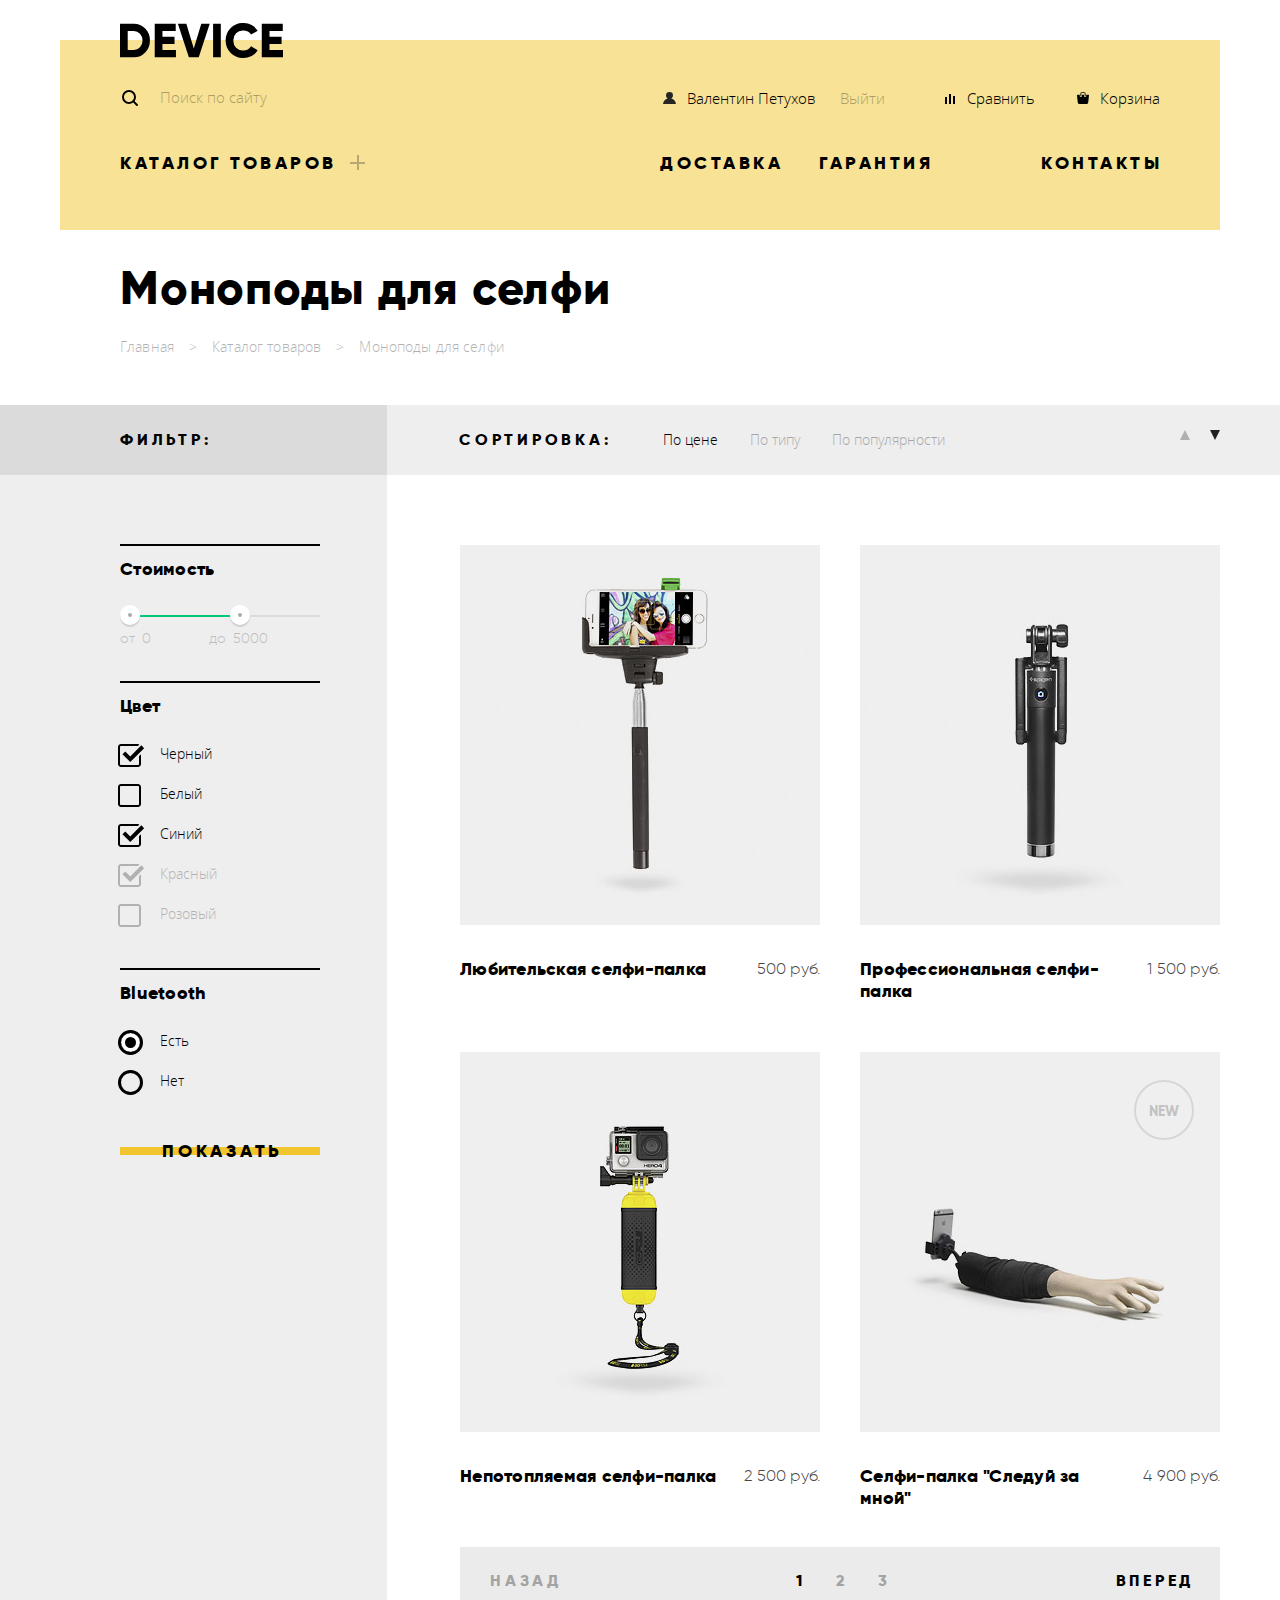
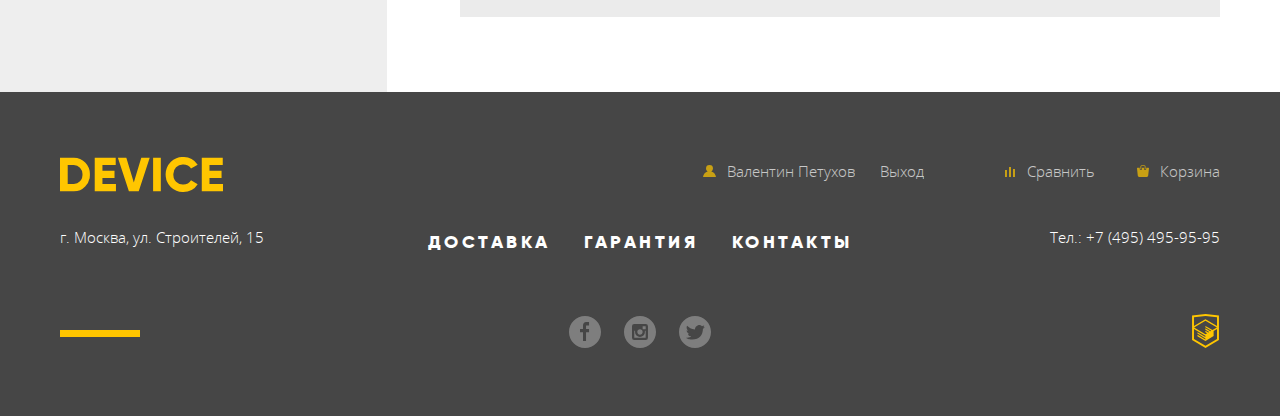
==== catalog.html @ c92372ff "finished workong version of device project" ====
<!DOCTYPE html>
<html lang="ru">
<head>
  <meta charset="utf-8">
  <meta name="format-detection" content="telephone=no">
  <title>Catalog of shop products Device</title>
  <link href="css/normalize.css" rel="stylesheet" />
  <link href="css/styles.css" rel="stylesheet" />
</head>
<body>
<header class="main-header">
  <div class="container">
    <div class="logo">
      <a href="index.html">
        <img src="img/logo.svg" width="163" height="35" alt="Device">
      </a>
    </div>
    <div class="wrapper">
      <form action="https://echo.htmlacademy.ru" method="get" class="search">
        <input type="text" class="search-field" id="search-text" placeholder="Поиск по сайту">
        <button class="search-button" type="submit">Найти</button>
      </form>

      <ul class="user-navigation authorized">
        <li>
          <a class="profile-link" href="#">Валентин Петухов</a>
        </li>
        <li>
          <a class="logout-link" href="#">Выйти</a>
        </li>
      </ul>
      <ul class="operation">
        <li>
          <a class="compare-link" href="#">Сравнить</a>
        </li>
        <li>
          <a class="basket-link" href="#">Корзина</a>
        </li>

      </ul>
    </div>

    <nav class="main-navigation wrapper">
      <ul class="main-menu">
        <li class="plus">
          <a href="#">Каталог товаров</a>
          <ul class="popup-menu">
            <li><a href="#">Виртуальная реальность</a></li>
            <li><a href="#">Фитнес-браслеты</a></li>
            <li><a href="#">Квадрокоптеры</a>
            <li><a>Моноподы для селфи</a></li>
            <li><a href="#">Умные часы</a></li>
            <li><a href="#">Экшн камеры</a></li>
          </ul>
        </li>
        <li><a href="#">Доставка</a></li>
        <li><a href="#">Гарантия</a></li>
        <li><a href="#">Контакты</a></li>
      </ul>
    </nav>
  </div>
</header>

<main class="main-content">
  <div class="wrapper">
    <h1>Моноподы для селфи</h1>
  </div>
  <div class="wrapper">
    <ul class="breadcrumbs">
      <li><a href="index.html">Главная</a></li>
      <li><a href="#">Каталог товаров</a></li>
      <li><span class="active">Моноподы для селфи</span></li>
    </ul>
  </div>

  <div class="catalog-container">
    <div class="catalog-header">
      <div class="container">
        <div class="filters-header">
          <h2>Фильтр:</h2>
        </div>
        <div class="toolbar">
          <span class="toolbar-header">Сортировка:</span>
          <ul class="sort-field">
            <li>
              <a class="active">По цене</a>
            </li>
            <li>
              <a href="#">По типу</a>
            </li>
            <li>
              <a href="#">По популярности</a>
            </li>
          </ul>
          <ul class="sort-direction">
            <li>
              <a class="arrow arrow-up" href="#"><span class="visually-hidden">По возрастанию</span></a>
            </li>
            <li>
              <a class="arrow arrow-down active"><span class="visually-hidden">По убыванию</span></a>
            </li>
          </ul>
        </div>
      </div>
    </div>
    <div class="catalog-body">
      <div class="catalog-columns container">
        <section class="filters">
          <form class="filters-form" method="get" action="https://echo.htmlacademy.ru">
            <fieldset>
              <legend>Стоимость</legend>
              <div class="range-filter">
                <div class="range-controls">
                  <div class="scale">
                    <div class="bar"></div>
                  </div>
                  <div class="toggle toggle-min"></div>
                  <div class="toggle toggle-max"></div>
                </div>
                <div class="price-controls">
                  <label class="min-price">от <input name="min-price" type="text" value="0" readonly></label>
                  <label class="max-price">до <input name="max-price" type="text" value="5000" readonly></label>
                </div>
              </div>
            </fieldset>
            <fieldset>
              <legend>Цвет</legend>
              <ul>
                <li class="filter-option">
                  <input class="visually-hidden filter-input filter-input-checkbox" type="checkbox" name="black" id="filter-black" checked>
                  <label for="filter-black">Черный</label>
                </li>
                <li class="filter-option">
                  <input class="visually-hidden filter-input filter-input-checkbox" type="checkbox" name="white" id="filter-white">
                  <label for="filter-white">Белый</label>
                </li>
                <li class="filter-option">
                  <input class="visually-hidden filter-input filter-input-checkbox" type="checkbox" name="blue" id="filter-blue" checked>
                  <label for="filter-blue">Синий</label>
                </li>
                <li class="filter-option">
                  <input class="visually-hidden filter-input filter-input-checkbox" type="checkbox" name="red" id="filter-red" checked disabled>
                  <label for="filter-red">Красный</label>
                </li>
                <li class="filter-option">
                  <input class="visually-hidden filter-input filter-input-checkbox" type="checkbox" name="pink" id="filter-pink" disabled>
                  <label for="filter-pink">Розовый</label>
                </li>
              </ul>
            </fieldset>
            <fieldset>
              <legend>Bluetooth</legend>
              <ul>
                <li class="filter-option">
                  <input class="visually-hidden filter-input filter-input-radio" type="radio" name="bluetooth" value="yes" id="filter-yes" checked>
                  <label for="filter-yes">Есть</label>
                </li>
                <li class="filter-option">
                  <input class="visually-hidden filter-input filter-input-radio" type="radio" name="bluetooth" value="no" id="filter-no">
                  <label for="filter-no">Нет</label>
                </li>
              </ul>
            </fieldset>
            <button class="btn" type="submit">Показать</button>
          </form>
        </section>
        <section class="catalog">
          <h2 class="visually-hidden">Каталог:</h2>

          <ul class="catalog-items">
            <li class="catalog-item">
              <img src="img/item-1.jpg" width="360" height="380" alt="Любительская селфи-палка">
              <h3>
                <a class="catalog-item-link" href="#">Любительская селфи-палка</a>
              </h3>
              <p class="price">500 руб.</p>
              <a class="btn" href="#">В корзину</a>
              <a class="item-compare" href="#">Добавить к сравнению</a>
            </li>
            <li class="catalog-item">
              <img src="img/item-2.jpg" width="360" height="380" alt="Профессиональная селфи-палка">
              <h3>
                <a class="catalog-item-link" href="#">Профессиональная селфи-палка</a>
              </h3>
              <p class="price">1 500 руб.</p>
              <a class="btn" href="#">В корзину</a>
              <a class="item-compare" href="#">Добавить к сравнению</a>
            </li>
            <li class="catalog-item">
              <img src="img/item-3.jpg" width="360" height="380" alt="Непотопляемая селфи-палка">
              <h3>
                <a class="catalog-item-link" href="#">Непотопляемая селфи-палка</a>
              </h3>
              <p class="price">2 500 руб.</p>
              <a class="btn" href="#">В корзину</a>
              <a class="item-compare" href="#">Добавить к сравнению</a>
            </li>
            <li class="catalog-item new">
              <img src="img/item-4.jpg" width="360" height="380" alt="Селфи-палка (Следуй за мной)">
              <h3>
                <a class="catalog-item-link" href="#">Селфи-палка "Следуй за мной"</a>
              </h3>
              <p class="price">4 900 руб.</p>
              <a class="btn" href="#">В корзину</a>
              <a class="item-compare" href="#">Добавить к сравнению</a>
            </li>
          </ul>
          <ul class="pagination-list">
            <li class="pagination-item disabled"><a>Назад</a></li>
            <li class="pagination-item current"><a>1</a></li>
            <li class="pagination-item"><a href="#">2</a></li>
            <li class="pagination-item"><a href="#">3</a></li>
            <li class="pagination-item"><a href="#">Вперед</a></li>
          </ul>
        </section>
      </div>
    </div>

  </div>
</main>

<footer class="main-footer">
  <div class="container">
    <div class="navigation-container">
      <div class="logo yellow">
        <a href="index.html">
          <img src="img/logo-yellow.svg" width="163" height="35" alt="Device">
        </a>
      </div>
      <ul class="user-navigation authorized">
        <li>
          <a class="profile-link yellow" href="#">Валентин Петухов</a>
        </li>
        <li>
          <a class="logout" href="#">Выход</a>
        </li>
      </ul>
      <ul class="operation">
        <li>
          <a class="compare-link yellow" href="#">Сравнить</a>
        </li>
        <li>
          <a class="basket-link yellow" href="#">Корзина</a>
        </li>
      </ul>
    </div>

    <section class="footer-contacts">
      <p class="address">г. Москва, ул. Строителей, 15</p>
      <p class="phone">Тел.: +7 (495) 495-95-95</p>
    </section>

    <ul class="bottom-menu">
      <li><a href="#">Доставка</a></li>
      <li><a href="#">Гарантия</a></li>
      <li><a href="#">Контакты</a></li>
    </ul>

    <ul class="footer-social">
      <li class="social-item">
        <a class="social-button" href="#"><span class="visually-hidden">Фейсбук</span></a>
      </li>
      <li class="social-item">
        <a class="social-button" href="#"><span class="visually-hidden">Инстаграм</span></a>
      </li>
      <li class="social-item">
        <a class="social-button" href="#"><span class="visually-hidden">Твиттер</span></a>
      </li>
    </ul>
    <p class="footer-copyright">
      <a class="button" href="https://htmlacademy.ru/intensive/htmlcss"><span class="visually-hidden">HTML Academy</span></a>
    </p>
  </div>
</footer>

</body>
</html>
---- css/styles.css ----
@font-face {
  font-family: "Gilroy";
  src: url("../fonts/gilroyextrabold.woff2") format("woff2"), url("../fonts/gilroyextrabold.woff") format("woff");
  font-weight: 800;
}

@font-face {
  font-family: "Gilroy";
  src: url("../fonts/gilroylight.woff2") format("woff2"), url("../fonts/gilroylight.woff") format("woff");
  font-weight: 300;
}

@font-face {
  font-family: "Open Sans";
  src: url("../fonts/opensans.woff2") format("woff2"), url("../fonts/opensans.woff") format("woff");
  font-weight: normal;
}

@font-face {
  font-family: "Open Sans";
  src: url("../fonts/opensanslight.woff2") format("woff2"), url("../fonts/opensanslight.woff") format("woff");
  font-weight: 300;
}

body {
  min-width: 1200px;
  margin: 0;
  padding: 0;
  font-family: "Open Sans", Arial, sans-serif;
  font-size: 15px;
  line-height: 36px;
  font-weight: 300;
  color: #000;
}

a {
  text-decoration: none;
}

img {
  max-width: 100%;
  height: auto;
}

.visually-hidden:not(:focus):not(:active),
input[type="checkbox"].visually-hidden,
input[type="radio"].visually-hidden {
  position: absolute;
  width: 1px;
  height: 1px;
  margin: -1px;
  border: 0;
  padding: 0;
  white-space: nowrap;
  -webkit-clip-path: inset(100%);
  clip-path: inset(100%);
  clip: rect(0 0 0 0);
  overflow: hidden;
}

.container {
  width: 1160px;
  margin: 0 auto;
}

.wrapper {
  display: -webkit-box;
  display: -ms-flexbox;
  display: flex;
  -webkit-box-pack: justify;
  -ms-flex-pack: justify;
  justify-content: space-between;
  width: 1040px;
  margin: 0 auto;
}

.main-header {
  min-height: 190px;
  margin-top: 40px;
}

.main-header .container {
  background-color: #f7e296;
  min-height: 190px;
}

.main-header .wrapper {
  -webkit-box-align: center;
  -ms-flex-align: center;
  align-items: center;
  padding-top: 33px;
}

.main-header .logo {
  position: absolute;
  top: 23px;
  margin-left: 60px;
}

.logo a:hover {
  opacity: 0.6;
}

.logo a:active {
  opacity: 0.3;
}

.search {
  position: relative;
  display: -webkit-box;
  display: -ms-flexbox;
  display: flex;
  -webkit-box-align: start;
  -ms-flex-align: start;
  align-items: flex-start;
  width: 440px;
  height: 50px;
}

.search::before {
  content: "";
  position: absolute;
  top: 17px;
  left: 2px;
  width: 16px;
  height: 16px;
  background: url("../img/search.svg") no-repeat left center;
}

.search-field {
  width: 310px;
  margin: 0;
  padding: 2px 0 0 40px;
  font-family: inherit;
  font-weight: inherit;
  font-size: inherit;
  min-height: 45px;
  background-color: transparent;
  border: none;
}

.search-field:focus {
  outline: none;
  -webkit-box-shadow: 0px 2px #000;
  box-shadow: 0px 2px #000;
}

.search-field:focus ~ .search-button {
  visibility: visible;
}

/*css placeholder*/
.search-field::-webkit-input-placeholder { /* Chrome/Opera/Safari */
  color: #000;
  opacity: 0.3;
}

.search-field:-ms-input-placeholder { /* IE 10+ */
  color: #000;
  opacity: 0.3;
}

.search-field::-ms-input-placeholder {
  color: #000;
  opacity: 0.3;
}

.search-field::placeholder {
  color: #000;
  opacity: 0.3;
}

.search-field:hover::-webkit-input-placeholder { /* Chrome/Opera/Safari */
  color: #000;
  opacity: 0.6;
}

.search-field:hover:-ms-input-placeholder { /* IE 10+ */
  color: #000;
  opacity: 0.6;
}

.search-field:hover::-ms-input-placeholder {
  color: #000;
  opacity: 0.6;
}

.search-field:hover::placeholder {
  color: #000;
  opacity: 0.6;
}
/*css placeholder*/

.search-button {
  padding: 14px 19px;
  font-family: inherit;
  font-weight: inherit;
  font-size: inherit;
  letter-spacing: 0.15px;
  color: #000;
  background-color: transparent;
  border: 2px solid #000;
  cursor: pointer;
  visibility: hidden;
}

.search-button:hover {
  color: #fff;
  background-color: #000;
}

.search-button:active {
  color: rgba(255,255,255,0.3);
}

.user-navigation,
.operation {
  list-style: none;
  line-height: 28px;
  padding: 0;
  margin: 0;
}

.user-navigation {
  display: -webkit-box;
  display: -ms-flexbox;
  display: flex;
  -webkit-box-pack: justify;
  -ms-flex-pack: justify;
  justify-content: space-between;
  margin-left: 95px;
  margin-right: 210px;
}

.user-navigation.authorized {
  margin-right: 50px;
}

.operation {
  display: -webkit-box;
  display: -ms-flexbox;
  display: flex;
  -webkit-box-pack: justify;
  -ms-flex-pack: justify;
  justify-content: space-between;
}

.user-navigation li,
.operation li {
  text-align: right;
}

.operation li:last-of-type {
  margin-left: 40px;
}

.user-navigation.authorized li:nth-child(2) {
  margin-left: 25px;
}

.login-link,
.compare-link,
.basket-link,
.profile-link {
  position: relative;
  padding-left: 25px;
}

.login-link::before,
.login-link.yellow::before,
.compare-link::before,
.compare-link.yellow::before,
.basket-link::before,
.basket-link.yellow::before,
.profile-link::before,
.profile-link.yellow::before {
  content: "";
  position: absolute;
  top: 1px;
  left: 0px;
  width: 15px;
  height: 15px;
  background-repeat: no-repeat;
  background-position: center bottom;
}

.login-link::before,
.profile-link::before {
  background-image: url("../img/user.svg");
}

.login-link.yellow::before,
.profile-link.yellow::before {
  background-image: url("../img/user-yellow.svg");
}

.compare-link::before {
  background-image: url("../img/compare.svg");
}

.compare-link.yellow::before {
  background-image: url("../img/compare-yellow.svg");
}

.basket-link::before {
  background-image: url("../img/cart.svg");
}

.basket-link.yellow::before {
  background-image: url("../img/cart-yellow.svg");
}

.logout-link {
  font-family: inherit;
  font-size: inherit;
  line-height: inherit;
  color: #000;
  opacity: 0.3;
}

.login-link,
.compare-link,
.basket-link,
.profile-link {
  color: #000;
}

.login-link:hover,
.compare-link:hover,
.basket-link:hover,
.profile-link:hover {
  opacity: 0.6;
}

.login-link:active,
.compare-link:active,
.basket-link:active,
.profile-link:active {
  opacity: 0.3;
}

/*css menu*/
.main-navigation.wrapper {
  padding-top: 22px;
}

.main-menu,
.popup-menu {
  list-style: none;
  margin: 0;
  padding: 0;
}

.main-menu {
  display: -webkit-box;
  display: -ms-flexbox;
  display: flex;
  -webkit-box-pack: justify;
  -ms-flex-pack: justify;
  justify-content: space-between;
  width: 100%;
}

.main-menu > li:nth-of-type(2) {
  margin-left: 257px;
}

.main-menu > li:nth-of-type(3) {
  margin-right: 72px;
}

.main-menu a {
  margin-right: -2px;
  font-family: Gilroy, Arial, sans-serif;
  font-weight: 800;
  font-size: 18px;
  line-height: 21px;
  letter-spacing: 3.5px;
  color: #000;
  text-transform: uppercase;
}

.plus {
  position: relative;
  width: 245px;
}

.plus::before {
  content: "";
  position: absolute;
  top: 10px;
  right: 0px;
  width: 15px;
  height: 15px;
  background-image: url("../img/plus.svg");
  background-repeat: no-repeat;
  opacity: 0.3;
}

.popup-menu {
  position: absolute;
  left: -60px;
  top: 25px;
  z-index: 2;
  display: none;
  -ms-flex-wrap: wrap;
  flex-wrap: wrap;
  -webkit-box-pack: start;
  -ms-flex-pack: start;
  justify-content: flex-start;
  -ms-flex-line-pack: start;
  align-content: flex-start;
  width: 1160px;
  height: 170px;
  margin: 0 auto;
  padding: 27px 60px 0px 60px;
  -webkit-box-sizing: border-box;
  box-sizing: border-box;
  background-color: #f7e296;
}

.popup-menu a {
  font-family: "Open Sans", Arial, sans-serif;
  font-size: 15px;
  line-height: 36px;
  font-weight: 300;
  letter-spacing: 0.2px;
  color: #000;
  text-transform: none;
}

.popup-menu li {
  width: 220px;
  margin-right: 20px;
  padding: 0;
}

.popup-menu li:nth-of-type(2) {
  width: 180px;
}

.popup-menu li:nth-of-type(3) {
  width: 580px;
}

.popup-menu li:nth-of-type(5) {
  width: 780px;
}

.plus:hover .popup-menu {
  display: -webkit-box;
  display: -ms-flexbox;
  display: flex;
}

.main-navigation a:hover,
.popup-menu a:hover {
  opacity: 0.6;
}

.main-navigation a:active,
.popup-menu a:active {
  opacity: 0.3;
}

.main-content h1 {
  margin: 0;
  margin-top: 30px;
  font-family: Gilroy, Arial, sans-serif;
  font-weight: 800;
  font-size: 47px;
  letter-spacing: 0.75px;
  line-height: 56px;
}

.breadcrumbs {
  list-style: none;
  display: -webkit-box;
  display: -ms-flexbox;
  display: flex;
  margin: 13px 0 40px 0;
  padding: 0;
  font-size: 14px;
  letter-spacing: 0.14px;
}

.breadcrumbs a::after {
  content: ">";
  margin-left: 15px;
  margin-right: 15px;
}

.breadcrumbs a,
.breadcrumbs .active {
  font-family: inherit;
  font-size: 14px;
  line-height: 36px;
  color: #000;
  opacity: 0.3;
}

.breadcrumbs a:hover {
  opacity: 0.6;
}

.breadcrumbs a:active {
  opacity: 0.1;
}

/*css sliders*/
.sliders .container {
  position: relative;
  margin-bottom: 79px;
  background-image: -webkit-linear-gradient(top, #f7e296 110px, transparent 110px);
  background-image: -o-linear-gradient(top, #f7e296 110px, transparent 110px);
  background-image: linear-gradient(to bottom, #f7e296 110px, transparent 110px);
}

.slider-controls {
  position: absolute;
  top: 325px;
  right: 72px;
  z-index: 1;
}

.sliders input[type=radio] {
  display: none;
}

.slider-controls label {
  display: inline-block;
  vertical-align: top;
  width: 10px;
  height: 10px;
  margin: 0px 9px;
  background-color: #fff;
  border: 1px solid rgba(0,0,0,0.8);
  border-radius: 50%;
  -webkit-box-shadow: inset 0 0 0 3px #fff;
  box-shadow: inset 0 0 0 3px #fff;
  -webkit-transition: background-color 0.2s;
  -o-transition: background-color 0.2s;
  transition: background-color 0.2s;
  cursor: pointer;
}

.control-item:first-of-type:checked ~ .slider-controls label[for="btn-1"],
.control-item:nth-of-type(2):checked ~ .slider-controls label[for="btn-2"],
.control-item:nth-of-type(3):checked ~ .slider-controls label[for="btn-3"] {
  -webkit-box-shadow: inset 0 0 0 3px #fff, inset 0 0 0 4px #000;
  box-shadow: inset 0 0 0 3px #fff, inset 0 0 0 4px #000;
}

.slider-item {
  display: none;
  -webkit-box-pack: justify;
  -ms-flex-pack: justify;
  justify-content: space-between;
  min-height: 500px;
}

.slider-item.active {
  display: -webkit-box;
  display: -ms-flexbox;
  display: flex;
}

.slider-image {
  width: 560px;
  text-align: center;
}

.slider-content {
  position: relative;
  display: -webkit-box;
  display: -ms-flexbox;
  display: flex;
  -webkit-box-orient: vertical;
  -webkit-box-direction: normal;
  -ms-flex-direction: column;
  flex-direction: column;
  -webkit-box-pack: justify;
  -ms-flex-pack: justify;
  justify-content: space-between;
  width: 560px;
  height: 500px;
}

.slider-item p {
  width: 485px;
  margin: 0;
  padding: 0;
  letter-spacing: 0.2px;
  line-height: 30px;
  color: #464646;
  -webkit-box-flex: 1;
  -ms-flex: 1 0 auto;
  flex: 1 0 auto;
}

.slider-item .slider-header.slider-wide-header {
  width: 510px;
}

.slider-item .aditional-padding {
  padding-top: 60px;
}

.slider-item .slider-header {
  position: relative;
  z-index: 1;
  margin: 0;
  padding: 0;
  padding-top: 77px;
  width: 399px;
  font-family: Gilroy, Arial, sans-serif;
  font-weight: 800;
  font-size: 47px;
  letter-spacing: 0.47px;
  line-height: 56px;
  color: #000;
  -ms-flex-negative: 0;
  flex-shrink: 0;
}

.slider-numer {
  position: absolute;
  top: -17px;
  right: 49px;
  font-family: Gilroy, Arial, sans-serif;
  font-weight: 800;
  font-size: 179px;
  line-height: 179px;
  color: #fff;
}

.slider-numer::before {
  content: "";
  position: absolute;
  top: 58px;
  right: 410px;
  width: 100px;
  height: 20px;
  -webkit-box-shadow: 0px -7px #fff;
  box-shadow: 0px -7px #fff;
}

.slider-table {
  margin-top: 53px;
  margin-bottom: 25px;
  border-collapse: collapse;
  border-spacing: 0px;
  -ms-flex-negative: 0;
  flex-shrink: 0;
}

.slider-table th {
  padding-top: 7px;
  font-size: 13px;
  line-height: 20px;
  text-align: left;
  color: #464646;
}

.slider-table td {
  padding-right: 77px;
  font-family: Gilroy, Arial, sans-serif;
  font-weight: 300;
  font-size: 36px;
  line-height: 43px;
  text-align: left;
  color: #000;
}

.slider-item .btn {
  width: 220px;
  margin-top: 25px;
}


/*кнопка - ссылка*/
.btn {
  display: inline-block;
  vertical-align: top;
  height: 40px;
  padding: 0;
  padding-left: 5px;
  -webkit-box-sizing: border-box;
  box-sizing: border-box;
  font-family: Gilroy, Arial, sans-serif;
  font-weight: 800;
  font-size: 18px;
  line-height: 40px;
  color: #000;
  text-transform: uppercase;
  letter-spacing: 3.75px;
  text-align: center;
  background-image: -webkit-linear-gradient(top, transparent 16px, #f0c52e 16px, #f0c52e 24px, transparent 24px);
  background-image: -o-linear-gradient(top, transparent 16px, #f0c52e 16px, #f0c52e 24px, transparent 24px);
  background-image: linear-gradient(to bottom, transparent 16px, #f0c52e 16px, #f0c52e 24px, transparent 24px);
  background-color: transparent;
  border: none;
  cursor: pointer;
}

.btn:hover {
  background: #f0c52e;
}

.btn:active {
  color: rgba(0,0,0,0.3);
  background: #f0c52e;
}

.category-items {
  list-style: none;
  display: -webkit-box;
  display: -ms-flexbox;
  display: flex;
  -ms-flex-wrap: wrap;
  flex-wrap: wrap;
  -webkit-box-pack: start;
  -ms-flex-pack: start;
  justify-content: flex-start;
  margin: 10px 0;
  padding: 0;
}

.category-item {
  margin: 0;
  margin-right: 40px;
  padding: 0;
}

.category-item:nth-child(6) {
  margin-right: 0px;
}

.category-item p {
  display: -webkit-box;
  display: -ms-flexbox;
  display: flex;
  -webkit-box-pack: center;
  -ms-flex-pack: center;
  justify-content: center;
  -webkit-box-align: center;
  -ms-flex-align: center;
  align-items: center;
  width: 160px;
  height: 160px;
  margin: 10px 0 35px 0;
  padding: 0;
  -webkit-box-sizing: border-box;
  box-sizing: border-box;
  background-color: #f7e296;
  border: 2px solid transparent;
}

.category-item:nth-of-type(2) img {
  -ms-flex-item-align: end;
  align-self: flex-end;
}

.category-item:nth-of-type(2) h3 {
  width: 100px;
}

.category-link:hover p {
  background-color: #f0c52e;
}

.category-link:active p {
  background-color: #f0c52e;
  opacity: 0.3;
}

.category-link:active h3 {
  opacity: 0.3;
}

.category-item:nth-of-type(3) img {
  padding-top: 5px;
  padding-left: 7px;
}

.category-item:nth-of-type(4) img {
  padding-top: 6px;
  padding-left: 4px;
}

.category-item:nth-of-type(5) img {
  padding-top: 5px;
  padding-left: 7px;
}

.category-item:nth-of-type(6) img {
  padding-top: 8px;
}

.category-item h3 {
  font-family: Gilroy, Arial, sans-serif;
  font-weight: 800;
  font-size: 18px;
  letter-spacing: 0.18px;
  line-height: 22px;
  color: #000;
  width: 160px;
}

.services {
  min-height: 390px;
  margin-bottom: 95px;
  padding: 55px 0 70px 0;
  -webkit-box-sizing: border-box;
  box-sizing: border-box;
  background-image: -webkit-gradient(linear, left top, left bottom, color-stop(35%, #fff), color-stop(35%, #e5e5e5), color-stop(65%, #e5e5e5));
  background-image: -webkit-linear-gradient(top, #fff 35%, #e5e5e5 35%, #e5e5e5 65%);
  background-image: -o-linear-gradient(top, #fff 35%, #e5e5e5 35%, #e5e5e5 65%);
  background-image: linear-gradient(to bottom, #fff 35%, #e5e5e5 35%, #e5e5e5 65%);
}

.service-columns {
  display: -webkit-box;
  display: -ms-flexbox;
  display: flex;
  min-height: 320px;
  -webkit-box-pack: justify;
  -ms-flex-pack: justify;
  justify-content: space-between;
  -webkit-box-sizing: border-box;
  box-sizing: border-box;
}

.service-column:first-of-type {
  width: 280px;
  -webkit-box-sizing: border-box;
  box-sizing: border-box;
  border-right: 4px solid #000;
}

.service-column:last-of-type {
  width: 880px;
  padding-top: 22px;
  padding-left: 117px;
  -webkit-box-sizing: border-box;
  box-sizing: border-box;
  border-left: 4px solid #000;
}

.service-navigation {
  list-style: none;
  margin: 80px 0 70px 0;
  padding: 0;
}

.service-navigation-item {
  margin-bottom: 25px;
}

.service-navigation-item .btn {
  width: 160px;
}

.service-navigation-item.active {
  background-color: #000;
}

.service-navigation-item.active .btn {
  color: #f7e184;
  background: #000;
}

.service-item h3 {
  padding: 0;
  margin: 47px 0 28px 0;
  font-family: Gilroy, Arial, sans-serif;
  font-weight: 800;
  font-size: 47px;
  letter-spacing: 1px;
  line-height: 56px;
}

.service-item p {
  letter-spacing: 0.25px;
  line-height: 30px;
}

.service-item {
  display: none;
  min-height: 195px;
  width: 693px;
  padding-top: 0px;
  padding-right: 225px;
  background-position: right center;
  background-repeat: no-repeat;
  -webkit-box-sizing: border-box;
  box-sizing: border-box;
}

.service-item.active {
  display: block;
}

.service-item:first-of-type {
  background-image: url("../img/delivery.svg");
}

.service-item:nth-of-type(2) {
  background-image: url("../img/warranty.svg");
}

.service-item:last-of-type {
  background-image: url("../img/credit.svg");
}

.partner-items {
  list-style: none;
  display: -webkit-box;
  display: -ms-flexbox;
  display: flex;
  -ms-flex-wrap: wrap;
  flex-wrap: wrap;
  -webkit-box-pack: start;
  -ms-flex-pack: start;
  justify-content: flex-start;
  margin: 0;
  margin-bottom: 52px;
  padding: 0;
}

.partner-item {
  position: relative;
  margin: 0;
  margin-right: 40px;
  padding: 0;
}

.partner-item:nth-child(4) {
  margin-right: 0px;
}

.partner-item img {
  opacity: 0.2;
}

.partner-item a::before {
  content: "";
  position: absolute;
  width: 260px;
  height: 100px;
  background: url("../img/logo-color-1.jpg") no-repeat center center;
  visibility: hidden;
}

.partner-item:first-of-type a::before {
  background: url("../img/logo-color-1.jpg") no-repeat center center;
}

.partner-item:nth-of-type(2) a::before {
  background: url("../img/logo-color-2.jpg") no-repeat center center;
}

.partner-item:nth-of-type(3) a::before {
  background: url("../img/logo-color-3.jpg") no-repeat center center;
}

.partner-item:nth-of-type(4) a::before {
  background: url("../img/logo-color-4.jpg") no-repeat center center;
}

.partner-item a:hover img {
  visibility: hidden;
}

.partner-item a:hover::before {
  visibility: visible;
}

.index-columns {
  display: -webkit-box;
  display: -ms-flexbox;
  display: flex;
  -webkit-box-pack: justify;
  -ms-flex-pack: justify;
  justify-content: space-between;
  margin-bottom: 25px;
  padding: 30px 0;
}

.info {
  width: 460px;
}

.contact {
  position: relative;
  width: 560px;
  margin-right: 2px;
}

.info .btn,
.contact .btn {
  width: 260px;
  margin-bottom: 25px;
}

.contact .btn {
  margin-left: 2px;
}

.info h2,
.contact h2 {
  position: relative;
  margin: 45px 0 38px 0;
  font-family: Gilroy, Arial, sans-serif;
  font-weight: 800;
  font-size: 47px;
  letter-spacing: 0.5px;
  line-height: 56px;
}

.info h2::before,
.contact h2::before {
  content: "";
  position: absolute;
  width: 80px;
  height: 20px;
  top: -40px;
  -webkit-box-shadow: 0px -7px #000;
  box-shadow: 0px -7px #000;
}

.info p,
.contact p {
  margin: 30px 0 30px 0;
  padding: 0;
  letter-spacing: 0.15px;
  line-height: 30px;
}

.info p:nth-of-type(2) {
  letter-spacing: -0.2px;
}

.contact p {
  margin-bottom: 40px;
}

.contact img {
  margin-bottom: 58px;
}

.transport-agency {
  list-style: none;
  margin: 67px 25px 54px 35px;
  padding: 0;
  font-family: Gilroy, Arial, sans-serif;
  font-weight: 800;
  font-size: 16px;
  line-height: 40px;
}

.transport-agency li {
  position: relative;
}

.transport-agency li::before {
  content: "";
  position: absolute;
  top: 16px;
  left: -35px;
  width: 5px;
  height: 5px;
  background-color: #ffffff;
  border: 2px solid #e5e5e5;
  border-radius: 50%;
}

.catalog-container {
  margin: 0;
  padding: 0;
}

.catalog-header {
  margin: 0;
  padding: 0;
  background-image: -webkit-gradient(linear, left top, right top, color-stop(50%, #dbdbdb), color-stop(50%, #eeeeee));
  background-image: -webkit-linear-gradient(left, #dbdbdb 50%, #eeeeee 50%);
  background-image: -o-linear-gradient(left, #dbdbdb 50%, #eeeeee 50%);
  background-image: linear-gradient(to right, #dbdbdb 50%, #eeeeee 50%);
}

.catalog-header .container {
  display: -webkit-box;
  display: -ms-flexbox;
  display: flex;
  -webkit-box-pack: justify;
  -ms-flex-pack: justify;
  justify-content: space-between;
}

.catalog-body {
  margin: 0;
  padding: 0;
  background-image: -webkit-gradient(linear, left top, right top, color-stop(50%, #eeeeee), color-stop(50%, #ffffff));
  background-image: -webkit-linear-gradient(left, #eeeeee 50%, #ffffff 50%);
  background-image: -o-linear-gradient(left, #eeeeee 50%, #ffffff 50%);
  background-image: linear-gradient(to right, #eeeeee 50%, #ffffff 50%);
}

.catalog-columns {
  display: -webkit-box;
  display: -ms-flexbox;
  display: flex;
  -webkit-box-pack: justify;
  -ms-flex-pack: justify;
  justify-content: space-between;
  width: 1160px;
}

.filters {
  width: 327px;
  margin: 0;
  padding: 0;
  padding-top: 70px;
  padding-left: 60px;
  -webkit-box-sizing: border-box;
  box-sizing: border-box;
  background-color: #eeeeee;
}

.catalog {
  width: 833px;
  margin: 0;
  padding: 70px 0 75px 73px;
  -webkit-box-sizing: border-box;
  box-sizing: border-box;
  background-color: #ffffff;
}

.filters-header {
  width: 327px;
  padding: 25px 0 25px 60px;
  -webkit-box-sizing: border-box;
  box-sizing: border-box;
  background-color: #dbdbdb;
}

.toolbar {
  display: -webkit-box;
  display: -ms-flexbox;
  display: flex;
  -webkit-box-pack: justify;
  -ms-flex-pack: justify;
  justify-content: space-between;
  width: 833px;
  padding: 25px 0 25px 72px;
  -webkit-box-sizing: border-box;
  box-sizing: border-box;
  background-color: #eeeeee;
}

.filters-header h2,
.toolbar-header {
  margin: 0;
  padding: 0px;
  font-family: Gilroy, Arial, sans-serif;
  font-weight: 800;
  font-size: 16px;
  line-height: 19px;
  text-transform: uppercase;
  letter-spacing: 3.75px;
}

.arrow::before {
  content: "";
  display: inline-block;
  vertical-align: top;
  border: 10px solid #231f20;
  border-right-width: 5px;
  border-left-width: 5px;
  border-right-color: transparent;
  border-left-color: transparent;
}

.arrow-up::before {
  border-top-width: 0;
}

.arrow-down::before {
  border-bottom-width: 0;
}

.filters-form {
  margin: 0;
  padding: 0;
}

.filters-form fieldset {
  border: none;
  margin: 0;
  margin-bottom: 20px;
  padding: 0;
}

.filters-form fieldset:last-of-type {
  margin-bottom: 0px;
}

.filters-form legend {
  padding-top: 12px;
  font-family: Gilroy, Arial, sans-serif;
  font-weight: 800;
  font-size: 18px;
  letter-spacing: 0.25px;
  line-height: 25px;
}

.filters-form legend::before {
  content: "";
  position: absolute;
  width: 200px;
  height: 2px;
  -webkit-box-shadow: #eee 0px -15px, #000 0 -13px;
  box-shadow: #eee 0px -15px, #000 0 -13px;
}

.filters ul {
  list-style: none;
}

.price-start label,
.price-start input,
.price-end label,
.price-end input {
  font-family: Gilroy, Arial, sans-serif;
  font-weight: 300;
  font-size: 14px;
  line-height: 22px;
  opacity: 0.2;
}

.price-start input,
.price-end input {
  border: none;
}

.filter-option label {
  position: relative;
  font-family: inherit;
  font-size: 14px;
  line-height: 40px;
  color: #000;
  opacity: 1;
}

.filter-input:hover + label,
.filter-input:focus + label {
  opacity: 0.6;
  cursor: pointer;
}

.filter-input-checkbox + label::before {
  content: "";
  position: absolute;
  left: -42px;
  top: 0;
  width: 27px;
  height: 23px;
  background: url("../img/checkbox-off.svg") no-repeat left top;
}

.filter-input-checkbox:checked + label::before {
  background: url("../img/checkbox-on.svg") no-repeat left top;
}

.filter-input-radio + label::before {
  content: "";
  position: absolute;
  left: -42px;
  top: -1px;
  width: 19px;
  height: 19px;
  border: 3px solid #000000;
  border-radius: 50%;
}

.filter-input-radio:checked + label::before {
  -webkit-box-shadow: inset 0 0 0 4px #fff, inset 0 0 0 10px #000;
  box-shadow: inset 0 0 0 4px #fff, inset 0 0 0 10px #000;
}

.filter-input:disabled + label {
  opacity: 0.25;
  cursor: default;
}

/*Price*/
.range-filter {
  margin: 0;
  padding: 0;
  padding-bottom: 3px;
}

.range-controls {
  position: relative;
  margin: 0;
  padding: 0;
  padding-top: 33px;
  border-radius: 5px;
}

.range-controls .scale {
  width: 200px;
  height: 2px;
  background: #d7dcde;
}

.range-controls .bar {
  width: 120px;
  height: 2px;
  background: #00ca74;
}

.range-controls .toggle {
  position: absolute;
  top: 23px;
  left: 0;
  width: 4px;
  height: 4px;
  padding: 0;
  border: 8px solid #ffffff;
  background-color: #ababab;
  -webkit-box-shadow: 0 2px 1px 0 #cfcfcf;
  box-shadow: 0 2px 1px 0 #cfcfcf;
  border-radius: 50%;
  cursor: pointer;
}

.range-controls .toggle-min {
  left: 0px;
}

.range-controls .toggle-max {
  left: 110px;
}

.price-controls {
  font-size: 0;
}

.price-controls label {
  display: inline-block;
  vertical-align: top;
  padding: 10px 0;
  font-family: Gilroy, Arial, sans-serif;
  font-size: 14px;
  line-height: 22.27px;
  text-align: center;
  color: #000000;
  opacity: 0.2;
  text-transform: lowercase;
}

.price-controls input {
  width: 60px;
  margin: 0 7px 0 3px;
  padding: 0;
  font-family: Gilroy, Arial, sans-serif;
  font-size: 14px;
  line-height: 22.27px;
  text-align: left;
  color: #000000;
  border: none;
  background-color: transparent;
}

.max-price {
  text-align: right;
}
/*Price*/

.filters-form .btn {
  margin-top: 15px;
  width: 200px;
}

.sort-field,
.sort-direction {
  list-style: none;
  display: -webkit-box;
  display: -ms-flexbox;
  display: flex;
  -webkit-box-pack: justify;
  -ms-flex-pack: justify;
  justify-content: space-between;
  -ms-flex-wrap: wrap;
  flex-wrap: wrap;
  margin: 0;
  padding: 0;
  font-size: 14px;
  line-height: 20px;
}

.sort-field {
  margin-right: 195px;
}

.sort-field li {
  margin-left: 32px;
}

.sort-direction li {
  margin-left: 20px;
}

.sort-field a,
.sort-direction a {
  font-family: inherit;
  font-size: 14px;
  line-height: 17px;
  color: #000;
  opacity: 0.3;
}

.sort-field a:hover,
.sort-direction a:hover {
  opacity: 0.6;
}

.sort-field a:active,
.sort-direction a:active {
  opacity: 1;
}

.sort-field a.active,
.sort-direction a.active {
  opacity: 1;
}

.catalog-items {
  list-style: none;
  display: -webkit-box;
  display: -ms-flexbox;
  display: flex;
  -ms-flex-wrap: wrap;
  flex-wrap: wrap;
  -webkit-box-pack: justify;
  -ms-flex-pack: justify;
  justify-content: space-between;
  -webkit-box-align: start;
  -ms-flex-align: start;
  align-items: flex-start;
  margin: 0;
  padding: 0;
}

.catalog-item {
  position: relative;
  display: -webkit-box;
  display: -ms-flexbox;
  display: flex;
  -webkit-box-pack: justify;
  -ms-flex-pack: justify;
  justify-content: space-between;
  -ms-flex-wrap: wrap;
  flex-wrap: wrap;
  width: 360px;
}

.catalog-item::before {
  content: "";
  position: absolute;
  display: none;
  width: 360px;
  height: 380px;
  background-color: #eeeeee;
  opacity: 0.7;
}

.catalog-item:hover::before,
.catalog-item:hover .btn,
.catalog-item:hover .item-compare {
  display: block;
}

.catalog-item img {
  margin-bottom: 33px;
}

.catalog-item h3 {
  margin: 0;
  padding: 0;
  margin-bottom: 50px;
  max-width: 260px;
  font-family: Gilroy, Arial, sans-serif;
  font-weight: 800;
  font-size: 18px;
  letter-spacing: 0.25px;
  line-height: 22px;
}

.catalog-item .price {
  margin: 0;
  padding: 0;
  font-family: Gilroy, Arial, sans-serif;
  font-weight: 300;
  font-size: 16px;
  letter-spacing: 0.16px;
  line-height: 22px;
  vertical-align: top;
  color: #464646;
}

.catalog-item .btn {
  position: absolute;
  left: 50%;
  top: 190px;
  display: none;
  width: 200px;
  -webkit-transform: translate(-50%, -50%);
  -ms-transform: translate(-50%, -50%);
  transform: translate(-50%, -50%);
}

.catalog-item-link,
.catalog-item-link:active,
.catalog-item-link:visited {
  color: #000000;
}

.item-compare {
  position: absolute;
  left: 50%;
  top: 230px;
  display: none;
  font-family: inherit;
  font-size: 13px;
  line-height: 36px;
  letter-spacing: 0.15px;
  color: #000;
  opacity: 0.5;
  -webkit-transform: translate(-50%, -50%);
  -ms-transform: translate(-50%, -50%);
  transform: translate(-50%, -50%);
}

.item-compare:hover {
  opacity: 1;
}

.item-compare:active {
  opacity: 0.2;
}

.catalog-item.new::after {
  content: "New";
  position: absolute;
  top: 28px;
  right: 26px;
  width: 56px;
  height: 56px;
  font-family: Gilroy, Arial, sans-serif;
  font-weight: 800;
  font-size: 14px;
  line-height: 60px;
  text-transform: uppercase;
  text-align: center;
  vertical-align: middle;
  color: rgba(0,0,0,0.2);
  border-radius: 50%;
  border: 2px solid rgba(0,0,0,0.1);
}

.pagination-list {
  list-style: none;
  display: -webkit-box;
  display: -ms-flexbox;
  display: flex;
  -webkit-box-pack: justify;
  -ms-flex-pack: justify;
  justify-content: space-between;
  height: 70px;
  margin: 0;
  margin-top: -12px;
  padding: 0px;
  background-color: #ebebeb;
}

.pagination-item {
  padding-top: 15px;
  padding-bottom: 20px;
}

.pagination-item a {
  font-family: Gilroy, Arial, sans-serif;
  font-weight: 800;
  font-size: 16px;
  line-height: 19px;
  letter-spacing: 3.75px;
  text-transform: uppercase;
  color: #000;
  opacity: 0.3;
}

.pagination-item a:hover {
  opacity: 0.6;
}

.pagination-item a:active {
  opacity: 1;
}

.pagination-item:first-of-type {
  margin-right: 175px;
  padding-left: 30px;
  padding-right: 30px;
}

.pagination-item:last-of-type {
  margin-left: 165px;
  margin-right: -4px;
  padding-left: 30px;
  padding-right: 30px;
}

.pagination-item:first-of-type a,
.pagination-item:last-of-type a,
.pagination-item.current a {
  opacity: 1;
}

.pagination-item:first-of-type:hover,
.pagination-item:last-of-type:hover {
  background-color: #d9d9d9;
}

.pagination-item.disabled {
  opacity: 0.3;
}

.pagination-item.disabled a {
  cursor: not-allowed;
}

.main-footer {
  background-color: #464646;
  margin: 0;
  padding: 0;
}

.main-footer .container {
  position: relative;
  padding-top: 65px;
}

.main-footer .navigation-container {
  display: -webkit-box;
  display: -ms-flexbox;
  display: flex;
  -webkit-box-pack: justify;
  -ms-flex-pack: justify;
  justify-content: space-between;
  -webkit-box-align: start;
  -ms-flex-align: start;
  align-items: flex-start;
  margin: 0;
  padding: 0;
}

.main-footer .user-navigation {
  list-style: none;
  margin-left: 635px;
  margin-right: 0;
}

.main-footer .user-navigation.authorized {
  margin-left: 400px;
}

.main-footer .login-link,
.main-footer .profile-link,
.main-footer .compare-link,
.main-footer .basket-link {
  color: #fff;
  opacity: 0.7;
}

.main-footer .login-link:hover,
.main-footer .profile-link:hover,
.main-footer .compare-link:hover,
.main-footer .basket-link:hover {
  opacity: 1;
}

.main-footer .login-link:active,
.main-footer .profile-link:active,
.main-footer .compare-link:active,
.main-footer .basket-link:active {
  opacity: 0.3;
}

.bottom-menu {
  position: relative;
  z-index: 1;
  list-style: none;
  display: -webkit-box;
  display: -ms-flexbox;
  display: flex;
  -webkit-box-pack: justify;
  -ms-flex-pack: justify;
  justify-content: space-between;
  width: 425px;
  margin: 0 auto;
  padding: 0;
  padding-top: 20px;
}

.bottom-menu a {
  font-family: Gilroy, Arial, sans-serif;
  font-weight: 800;
  font-size: 18px;
  line-height: 22px;
  text-transform: uppercase;
  color: #fff;
  letter-spacing: 3.5px;
}

.bottom-menu a:hover {
  opacity: 0.6;
}

.bottom-menu a:active {
  opacity: 0.3;
}

.footer-contacts {
  position: absolute;
  top: 115px;
  width: 1160px;
  display: -webkit-box;
  display: -ms-flexbox;
  display: flex;
  -webkit-box-pack: justify;
  -ms-flex-pack: justify;
  justify-content: space-between;
}

.address,
.phone {
  line-height: 30px;
  color: #fff;
}

.main-footer .logout {
  font-family: inherit;
  font-size: inherit;
  line-height: inherit;
  color: #fff;
  opacity: 0.7;
}

.main-footer .logout:hover {
  opacity: 1;
}

.main-footer .logout:active {
  opacity: 0.3;
}

.footer-social {
  list-style: none;
  display: -webkit-box;
  display: -ms-flexbox;
  display: flex;
  -webkit-box-pack: justify;
  -ms-flex-pack: justify;
  justify-content: space-between;
  -ms-flex-wrap: wrap;
  flex-wrap: wrap;
  width: 145px;
  margin: 0 auto;
  padding: 55px 0 65px 0;
}

.social-button::before {
  content: "";
  display: inline-block;
  vertical-align: top;
  width: 35px;
  height: 35px;
  background-position: center center;
  background-repeat: no-repeat;
  opacity: 0.3;
}

.social-item a::before {
  background-image: url("../img/fb.svg");
}

.social-item:nth-of-type(2) a::before {
  background-image: url("../img/instagram.svg");
}

.social-item:nth-of-type(3) a::before {
  background-image: url("../img/twitter.svg");
}

.social-button:hover::before {
  opacity: 0.6;
}

.social-button:active::before {
  opacity: 0.1;
}

.logo.yellow {
  position: relative;
}

.logo.yellow::before {
  content: "";
  position: absolute;
  top: 180px;
  width: 80px;
  height: 20px;
  -webkit-box-shadow: 0px -7px #ffc600;
  box-shadow: 0px -7px #ffc600;
}

.footer-copyright {
  position: absolute;
  top: 206px;
  right: -3px;
}

.footer-copyright a::before {
  content: "";
  display: inline-block;
  vertical-align: top;
  width: 35px;
  height: 35px;
  background-position: center center;
  background-repeat: no-repeat;
  background-image: url("../img/logo-html.svg");
}

.footer-copyright a:hover {
  opacity: 0.6;
}

.footer-copyright a:active {
  opacity: 0.3;
}

/*модальные окна*/
.modal-field label {
  font-family: Gilroy, Arial, sans-serif;
  font-weight: 800;
  font-size: 18px;
  line-height: 18px;
  color: #000;
}

.modal-field textarea {
  resize: vertical;
}

.modal-field input,
.modal-field textarea {
  font-family: inherit;
  font-size: 14px;
  line-height: 18px;
  color: #464646;
  background-color: #f2f2f2;
  border: none;
}

/*css placeholder*/
.modal-field input::-webkit-input-placeholder,
.modal-field textarea::-webkit-input-placeholder { /* Chrome/Opera/Safari */
  color: #464646;
  opacity: 0.4;
}

.modal-field input:-ms-input-placeholder,
.modal-field textarea:-ms-input-placeholder { /* IE 10+ */
  color: #464646;
  opacity: 0.4;
}

.modal-field input::-ms-input-placeholder,
.modal-field textarea::-ms-input-placeholder {
  color: #464646;
  opacity: 0.4;
}

.modal-field input::placeholder,
.modal-field textarea::placeholder {
  color: #464646;
  opacity: 0.4;
}
/*css placeholder*/

.modal-field input:hover,
.modal-field textarea:hover {
  background-color: #ebebeb;
}

.modal-field input:focus,
.modal-field textarea:focus {
  outline: none;
  -webkit-box-shadow: inset 0 0 0 3px rgba(240,197,46,0.5);
  box-shadow: inset 0 0 0 3px rgba(240,197,46,0.5);
  background-color: #ffffff;
}

.modal-field input.invalid,
.modal-field textarea.invalid {
  -webkit-animation: blink 2s;
  animation: blink 2s;
  -webkit-animation-fill-mode: forwards;
  animation-fill-mode: forwards;
}

.modal-close {
  position: absolute;
  top: 20px;
  right: 20px;
  background-color: transparent;
  border: none;
  cursor: pointer;
  opacity: 0.5;
}

.modal-close::before {
  content: "";
  display: inline-block;
  vertical-align: top;
  width: 55px;
  height: 55px;
  background-image: url("../img/modal-close.svg");
  background-position: center;
  background-repeat: no-repeat;
}

.modal-close:hover {
  opacity: 1;
}

.modal-close:active {
  opacity: 0.3;
}

.modal-feedback,
.modal-map {
  position: fixed;
  top: 50%;
  left: 50%;
  z-index: 1;
  display: none;
  width: 960px;
  min-height: 560px;
  background-color: #fff;
  -webkit-box-shadow: 0 0 5px rgba(0,0,0, 0.3);
  box-shadow: 0 0 5px rgba(0,0,0, 0.3);
  -webkit-transform: translate(-50%, -50%);
  -ms-transform: translate(-50%, -50%);
  transform: translate(-50%, -50%);
}

.modal-map {
  height: 559px;
}

.modal-feedback-form {
  display: -webkit-box;
  display: -ms-flexbox;
  display: flex;
  -ms-flex-wrap: wrap;
  flex-wrap: wrap;
  padding: 72px 100px 75px 100px;
}

.modal-field input,
.modal-field textarea {
  width: 360px;
  padding: 15px 20px;
  -webkit-box-sizing: border-box;
  box-sizing: border-box;
}

.modal-field textarea {
  width: 760px;
  min-height: 155px;
}

.modal-feedback .btn {
  width: 200px;
  margin-top: 15px;
}

.modal-field {
  width: 360px;
}

.modal-field:nth-of-type(2) {
  margin-left: 40px;
}

.modal-field:last-of-type {
  width: 100%;
}

.modal-map iframe {
  position: absolute;
  width: 960px;
  height: 559px;
  border: none;
  background-image: url("../img/map-big.jpg");
  background-position: center center;
  background-repeat:no-repeat;
}

.modal-show {
  display: block;
  -webkit-animation: emergence 0.7s;
  animation: emergence 0.7s;
}

@keyframes emergence {
  0% {
    opacity: 0.1;
  }
  50% {
    opacity: 0.6;
  }
  100% {
    opacity: 0.9;
  }
}

@keyframes blink {
  0% {
    -webkit-box-shadow: inset 0 0 0 3px rgba(219,1,0,0.5);
    box-shadow: inset 0 0 0 3px rgba(219,1,0,0.5);
  }
  25% {
    box-shadow: none;
  }
  50% {
    -webkit-box-shadow: inset 0 0 0 3px rgba(219,1,0,0.5);
    box-shadow: inset 0 0 0 3px rgba(219,1,0,0.5);
  }
  75% {
    box-shadow: none;
  }
  100% {
    background-color: #f6dada;
  }
}
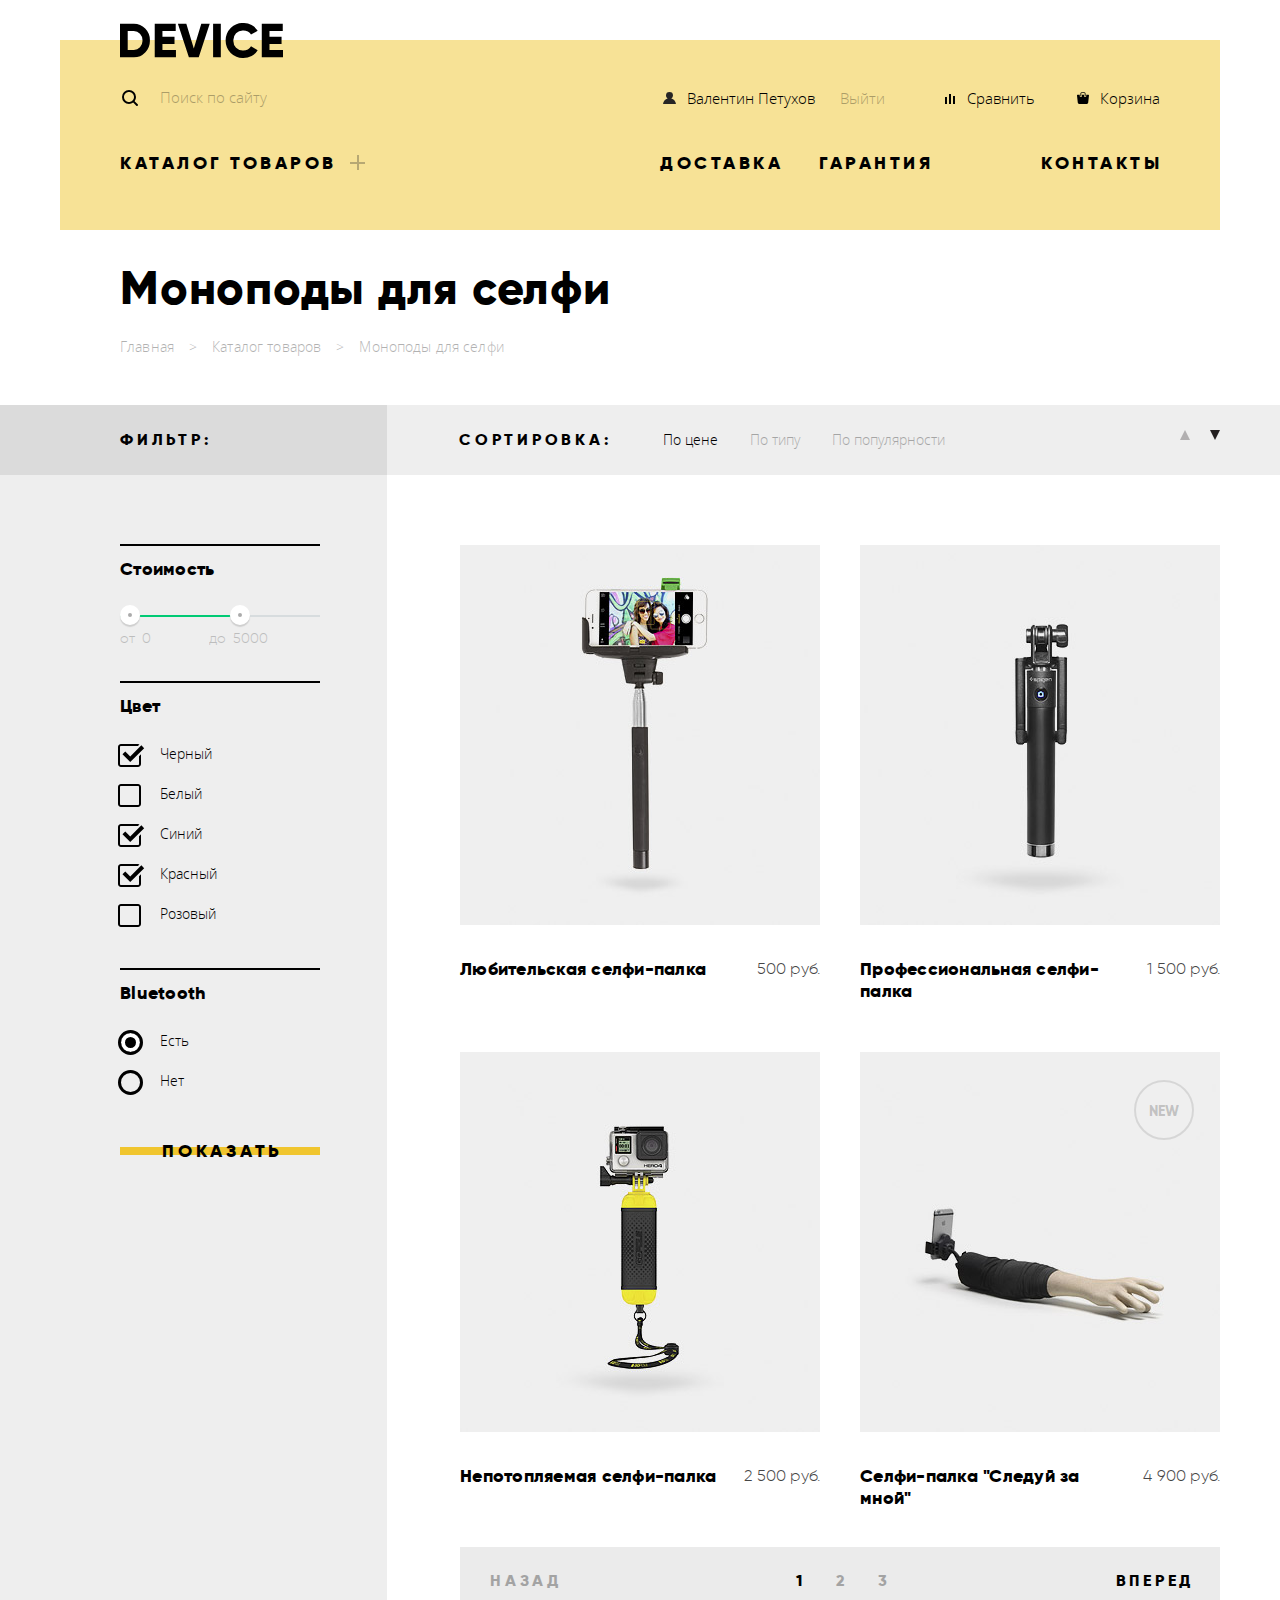
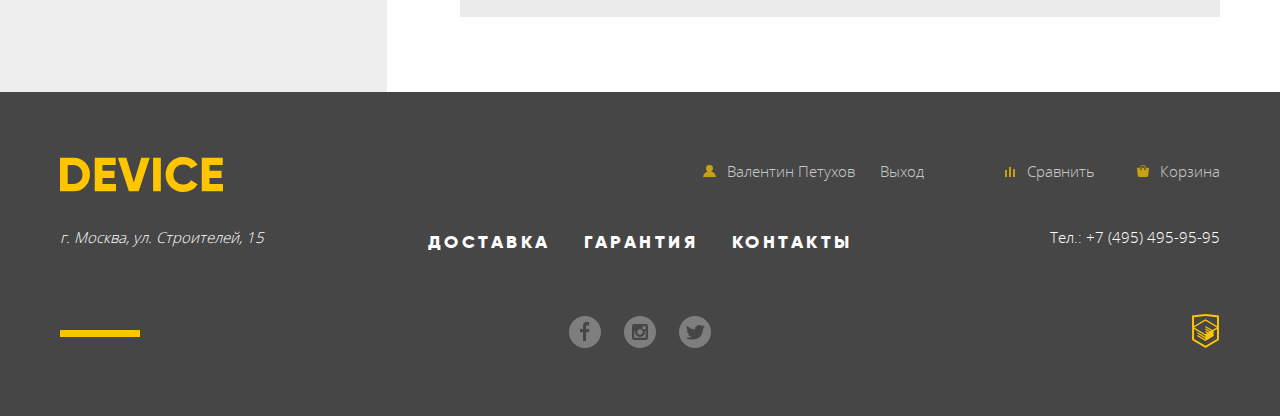
==== commit c332d4fa: "fixed remarks" ====
--- a/catalog.html
+++ b/catalog.html
@@ -4,8 +4,8 @@
   <meta charset="utf-8">
   <meta name="format-detection" content="telephone=no">
   <title>Catalog of shop products Device</title>
-  <link href="css/normalize.css" rel="stylesheet" />
-  <link href="css/styles.css" rel="stylesheet" />
+  <link href="css/normalize.min.css" rel="stylesheet" />
+  <link href="css/styles.min.css" rel="stylesheet" />
 </head>
 <body>
 <header class="main-header">
@@ -139,11 +139,11 @@
                   <label for="filter-blue">Синий</label>
                 </li>
                 <li class="filter-option">
-                  <input class="visually-hidden filter-input filter-input-checkbox" type="checkbox" name="red" id="filter-red" checked disabled>
+                  <input class="visually-hidden filter-input filter-input-checkbox" type="checkbox" name="red" id="filter-red" checked>
                   <label for="filter-red">Красный</label>
                 </li>
                 <li class="filter-option">
-                  <input class="visually-hidden filter-input filter-input-checkbox" type="checkbox" name="pink" id="filter-pink" disabled>
+                  <input class="visually-hidden filter-input filter-input-checkbox" type="checkbox" name="pink" id="filter-pink">
                   <label for="filter-pink">Розовый</label>
                 </li>
               </ul>
@@ -246,8 +246,8 @@
     </div>
 
     <section class="footer-contacts">
-      <p class="address">г. Москва, ул. Строителей, 15</p>
-      <p class="phone">Тел.: +7 (495) 495-95-95</p>
+      <address class="address">г. Москва, ул. Строителей, 15</address>
+      <a href="tel:+74954959595" class="phone">Тел.: +7 (495) 495-95-95</a>
     </section>
 
     <ul class="bottom-menu">
--- a/css/styles.min.css
+++ b/css/styles.min.css
@@ -0,0 +1 @@
+﻿@keyframes emergence{0%{opacity:.1}50%{opacity:.6}to{opacity:.9}}@keyframes blink{0%,50%{-webkit-box-shadow:inset 0 0 0 3px rgba(219,1,0,.5);box-shadow:inset 0 0 0 3px rgba(219,1,0,.5)}25%,75%{box-shadow:none}to{background-color:#f6dada}}@font-face{font-family:"Gilroy";src:url(../fonts/gilroyextrabold.woff2) format("woff2"),url(../fonts/gilroyextrabold.woff) format("woff");font-weight:800}@font-face{font-family:"Gilroy";src:url(../fonts/gilroylight.woff2) format("woff2"),url(../fonts/gilroylight.woff) format("woff");font-weight:300}@font-face{font-family:"Open Sans";src:url(../fonts/opensans.woff2) format("woff2"),url(../fonts/opensans.woff) format("woff");font-weight:400}@font-face{font-family:"Open Sans";src:url(../fonts/opensanslight.woff2) format("woff2"),url(../fonts/opensanslight.woff) format("woff");font-weight:300}body{min-width:1200px;margin:0;padding:0;font-family:"Open Sans",Arial,sans-serif;font-size:15px;line-height:36px;font-weight:300;color:#000}a{text-decoration:none}img{max-width:100%;height:auto}.visually-hidden:not(:focus):not(:active),input[type=checkbox].visually-hidden,input[type=radio].visually-hidden{position:absolute;width:1px;height:1px;margin:-1px;border:0;padding:0;white-space:nowrap;-webkit-clip-path:inset(100%);clip-path:inset(100%);clip:rect(0 0 0 0);overflow:hidden}.container,.wrapper{width:1160px;margin:0 auto}.wrapper{display:-webkit-box;display:-ms-flexbox;display:flex;-webkit-box-pack:justify;-ms-flex-pack:justify;justify-content:space-between;width:1040px}.main-header{min-height:190px;margin-top:40px}.main-header .container{background-color:#f7e296;min-height:190px}.main-header .wrapper{-webkit-box-align:center;-ms-flex-align:center;align-items:center;padding-top:33px}.main-header .logo{position:absolute;top:23px;margin-left:60px}.logo a:hover{opacity:.6}.logo a:active{opacity:.3}.search{position:relative;display:-webkit-box;display:-ms-flexbox;display:flex;-webkit-box-align:start;-ms-flex-align:start;align-items:flex-start;width:440px;height:50px}.search::before{content:"";position:absolute;top:17px;left:2px;width:16px;height:16px;background:url(../img/search.svg) no-repeat left center}.search-field{width:310px;margin:0;padding:2px 0 0 40px;font-family:inherit;font-weight:inherit;font-size:inherit;min-height:45px;background-color:transparent;border:0}.search-field:focus{outline:0;-webkit-box-shadow:0 2px #000;box-shadow:0 2px #000}.search-field:focus~.search-button{visibility:visible}.search-field::-webkit-input-placeholder{color:#000;opacity:.3}.search-field:-ms-input-placeholder,.search-field::-ms-input-placeholder{color:#000;opacity:.3}.search-field::placeholder{color:#000;opacity:.3}.search-field:hover::-webkit-input-placeholder{color:#000;opacity:.6}.search-field:hover:-ms-input-placeholder,.search-field:hover::-ms-input-placeholder{color:#000;opacity:.6}.search-field:hover::placeholder{color:#000;opacity:.6}.search-button{padding:14px 19px;font-family:inherit;font-weight:inherit;font-size:inherit;letter-spacing:.15px;color:#000;background-color:transparent;border:2px solid #000;border-radius:0;cursor:pointer;visibility:hidden}.search-button:hover{color:#fff;background-color:#000}.search-button:active{color:rgba(255,255,255,.3)}.operation,.user-navigation{list-style:none;line-height:28px;padding:0;margin:0}.user-navigation{margin-left:95px;margin-right:210px}.user-navigation.authorized{margin-right:50px}.operation,.user-navigation{display:-webkit-box;display:-ms-flexbox;display:flex;-webkit-box-pack:justify;-ms-flex-pack:justify;justify-content:space-between}.operation li,.user-navigation li{text-align:right}.operation li:last-of-type{margin-left:40px}.user-navigation.authorized li:nth-child(2){margin-left:25px}.basket-link,.compare-link,.login-link,.profile-link{position:relative;padding-left:25px}.basket-link.yellow::before,.basket-link::before,.compare-link.yellow::before,.compare-link::before,.login-link.yellow::before,.login-link::before,.profile-link.yellow::before,.profile-link::before{content:"";position:absolute;top:1px;left:0;width:15px;height:15px;background-repeat:no-repeat;background-position:center bottom}.login-link::before,.profile-link::before{background-image:url(../img/user.svg)}.login-link.yellow::before,.profile-link.yellow::before{background-image:url(../img/user-yellow.svg)}.compare-link::before{background-image:url(../img/compare.svg)}.compare-link.yellow::before{background-image:url(../img/compare-yellow.svg)}.basket-link::before{background-image:url(../img/cart.svg)}.basket-link.yellow::before{background-image:url(../img/cart-yellow.svg)}.logout-link{font-family:inherit;font-size:inherit;line-height:inherit;color:#000;opacity:.3}.basket-link,.compare-link,.login-link,.profile-link{color:#000}.basket-link:hover,.compare-link:hover,.login-link:hover,.main-navigation a:hover,.popup-menu a:hover,.profile-link:hover{opacity:.6}.basket-link:active,.compare-link:active,.login-link:active,.main-navigation a:active,.popup-menu a:active,.profile-link:active{opacity:.3}.main-navigation.wrapper{padding-top:22px}.main-menu{margin:0;padding:0}.main-menu,.popup-menu{list-style:none}.main-menu{display:-webkit-box;display:-ms-flexbox;display:flex;-webkit-box-pack:justify;-ms-flex-pack:justify;justify-content:space-between;width:100%}.main-menu>li:nth-of-type(2){margin-left:257px}.main-menu>li:nth-of-type(3){margin-right:72px}.main-menu a{margin-right:-2px;font-family:Gilroy,Arial,sans-serif;font-weight:800;font-size:18px;line-height:21px;letter-spacing:3.5px;color:#000;text-transform:uppercase}.plus{position:relative;width:245px}.plus::before{content:"";position:absolute;top:10px;right:0;width:15px;height:15px;background-image:url(../img/plus.svg);background-repeat:no-repeat;opacity:.3}.popup-menu{position:absolute;left:-60px;top:25px;z-index:2;display:none;-ms-flex-wrap:wrap;flex-wrap:wrap;-webkit-box-pack:start;-ms-flex-pack:start;justify-content:flex-start;-ms-flex-line-pack:start;align-content:flex-start;width:1160px;height:170px;margin:0 auto;padding:27px 60px 0;-webkit-box-sizing:border-box;box-sizing:border-box;background-color:#f7e296}.popup-menu a{font-family:"Open Sans",Arial,sans-serif;font-size:15px;line-height:36px;font-weight:300;letter-spacing:.2px;color:#000;text-transform:none}.popup-menu li{width:220px;margin-right:20px;padding:0}.popup-menu li:nth-of-type(2){width:180px}.popup-menu li:nth-of-type(3){width:580px}.popup-menu li:nth-of-type(5){width:780px}.breadcrumbs,.plus:hover .popup-menu{display:-webkit-box;display:-ms-flexbox;display:flex}.main-content h1{margin:30px 0 0;font-family:Gilroy,Arial,sans-serif;font-weight:800;font-size:47px;letter-spacing:.75px;line-height:56px}.breadcrumbs{list-style:none;margin:13px 0 40px;padding:0;font-size:14px;letter-spacing:.14px}.breadcrumbs a::after{content:">";margin-left:15px;margin-right:15px}.breadcrumbs .active,.breadcrumbs a{font-family:inherit;font-size:14px;line-height:36px;color:#000;opacity:.3}.breadcrumbs a:hover{opacity:.6}.breadcrumbs a:active{opacity:.1}.sliders .container{position:relative;margin-bottom:79px;background-image:-webkit-linear-gradient(top,#f7e296 110px,transparent 110px);background-image:-o-linear-gradient(top,#f7e296 110px,transparent 110px);background-image:linear-gradient(to bottom,#f7e296 110px,transparent 110px)}.slider-controls{position:absolute;bottom:140px;right:72px;z-index:1}.sliders input[type=radio]{display:none}.slider-controls label{display:inline-block;vertical-align:top;width:10px;height:10px;margin:0 9px;background-color:#fff;border:1px solid rgba(0,0,0,.8);border-radius:50%;-webkit-box-shadow:inset 0 0 0 3px #fff;box-shadow:inset 0 0 0 3px #fff;-webkit-transition:background-color .2s;-o-transition:background-color .2s;transition:background-color .2s;cursor:pointer}.control-item:first-of-type:checked~.slider-controls label[for=btn-1],.control-item:nth-of-type(2):checked~.slider-controls label[for=btn-2],.control-item:nth-of-type(3):checked~.slider-controls label[for=btn-3]{-webkit-box-shadow:inset 0 0 0 3px #fff,inset 0 0 0 4px #000;box-shadow:inset 0 0 0 3px #fff,inset 0 0 0 4px #000}.slider-item{display:none;-webkit-box-pack:justify;-ms-flex-pack:justify;justify-content:space-between;min-height:500px}.slider-item.active{display:-webkit-box;display:-ms-flexbox;display:flex}.slider-image{width:560px;text-align:center}.slider-content{position:relative;display:-webkit-box;display:-ms-flexbox;display:flex;-webkit-box-orient:vertical;-webkit-box-direction:normal;-ms-flex-direction:column;flex-direction:column;-webkit-box-pack:justify;-ms-flex-pack:justify;justify-content:space-between;width:560px;min-height:500px}.slider-item p{width:485px;margin:0;padding:0;letter-spacing:.2px;line-height:30px;color:#464646;-webkit-box-flex:1;-ms-flex:1 0 auto;flex:1 0 auto}.slider-item .slider-header.slider-wide-header{width:510px}.slider-item .aditional-padding{padding-top:60px}.slider-item .slider-header,.slider-numer{font-family:Gilroy,Arial,sans-serif;font-weight:800}.slider-item .slider-header{z-index:1;margin:0;padding:77px 0 0;width:399px;letter-spacing:.47px;-ms-flex-negative:0;flex-shrink:0;position:relative;font-size:47px;line-height:56px;color:#000}.slider-numer{position:absolute;top:-17px;right:49px;font-size:179px;line-height:179px;color:#fff}.slider-numer::before{content:"";position:absolute;top:58px;right:410px;width:100px;height:20px;-webkit-box-shadow:0 -7px #fff;box-shadow:0 -7px #fff}.slider-table{margin-top:53px;margin-bottom:25px;border-collapse:collapse;border-spacing:0;-ms-flex-negative:0;flex-shrink:0}.slider-table th{padding-top:7px;font-size:13px;line-height:20px;text-align:left;color:#464646}.btn,.slider-table td{font-family:Gilroy,Arial,sans-serif;color:#000}.slider-table td{padding-right:77px;font-weight:300;font-size:36px;line-height:43px;text-align:left}.slider-item .btn{width:220px;margin-top:25px}.btn{display:inline-block;vertical-align:top;height:40px;padding:0 0 0 5px;-webkit-box-sizing:border-box;box-sizing:border-box;font-weight:800;font-size:18px;line-height:40px;text-transform:uppercase;letter-spacing:3.75px;text-align:center;background-image:-webkit-linear-gradient(top,transparent 16px,#f0c52e 16px,#f0c52e 24px,transparent 24px);background-image:-o-linear-gradient(top,transparent 16px,#f0c52e 16px,#f0c52e 24px,transparent 24px);background-image:linear-gradient(to bottom,transparent 16px,#f0c52e 16px,#f0c52e 24px,transparent 24px);background-color:transparent;border:0;cursor:pointer}.btn:active,.btn:hover{background:#f0c52e}.btn:active{color:rgba(0,0,0,.3)}.category-items{list-style:none;display:-webkit-box;display:-ms-flexbox;display:flex;-ms-flex-wrap:wrap;flex-wrap:wrap;-webkit-box-pack:start;-ms-flex-pack:start;justify-content:flex-start;margin:10px 0;padding:0}.category-item{margin:0 40px 0 0;padding:0}.category-item:nth-child(6){margin-right:0}.category-item p{display:-webkit-box;display:-ms-flexbox;display:flex;-webkit-box-pack:center;-ms-flex-pack:center;justify-content:center;-webkit-box-align:center;-ms-flex-align:center;align-items:center;width:160px;height:160px;margin:10px 0 35px;padding:0;-webkit-box-sizing:border-box;box-sizing:border-box;background-color:#f7e296;border:2px solid transparent}.category-item:nth-of-type(2) img{-ms-flex-item-align:end;align-self:flex-end}.category-item:nth-of-type(2) h3{width:100px}.category-link:active p,.category-link:hover p{background-color:#f0c52e}.category-link:active p{opacity:.3}.category-link:active h3{opacity:.3}.category-item:nth-of-type(3) img{padding-top:5px;padding-left:7px}.category-item:nth-of-type(4) img{padding-top:6px;padding-left:4px}.category-item:nth-of-type(5) img{padding-top:5px;padding-left:7px}.category-item:nth-of-type(6) img{padding-top:8px}.category-item h3{font-family:Gilroy,Arial,sans-serif;font-weight:800;font-size:18px;letter-spacing:.18px;line-height:22px;color:#000;width:160px}.service-columns,.services{-webkit-box-sizing:border-box;box-sizing:border-box}.services{margin-bottom:95px;padding:55px 0 70px;background-image:-webkit-gradient(linear,left top,left bottom,color-stop(155,#fff),color-stop(155,#e5e5e5),color-stop(65%,#e5e5e5));background-image:-webkit-linear-gradient(top,#fff 155px,#e5e5e5 155px,#e5e5e5 65%);background-image:-o-linear-gradient(top,#fff 155px,#e5e5e5 155px,#e5e5e5 65%);background-image:linear-gradient(to bottom,#fff 155px,#e5e5e5 155px,#e5e5e5 65%);min-height:390px}.service-columns{display:-webkit-box;display:-ms-flexbox;display:flex;min-height:320px;-webkit-box-pack:justify;-ms-flex-pack:justify;justify-content:space-between}.service-column:first-of-type{width:280px;-webkit-box-sizing:border-box;box-sizing:border-box;border-right:4px solid #000}.service-column:last-of-type{width:880px;padding-top:22px;padding-left:117px;-webkit-box-sizing:border-box;box-sizing:border-box;border-left:4px solid #000}.service-navigation{list-style:none;margin:80px 0 70px;padding:0}.service-navigation-item{margin-bottom:25px}.service-navigation-item .btn{width:160px}.service-navigation-item.active{background-color:#000}.service-navigation-item.active .btn{color:#f7e184;background:#000}.service-item h3{padding:0;margin:47px 0 28px;font-family:Gilroy,Arial,sans-serif;font-weight:800;font-size:47px;letter-spacing:1px;line-height:56px}.service-item p{letter-spacing:.25px;line-height:30px}.service-item{display:none;min-height:195px;width:693px;padding-top:0;padding-right:225px;background-position:right center;background-repeat:no-repeat;-webkit-box-sizing:border-box;box-sizing:border-box}.catalog-item:hover .btn,.catalog-item:hover .item-compare,.catalog-item:hover::before,.service-item.active{display:block}.service-item:first-of-type{background-image:url(../img/delivery.svg)}.service-item:nth-of-type(2){background-image:url(../img/warranty.svg)}.service-item:last-of-type{background-image:url(../img/credit.svg)}.partner-items{list-style:none;display:-webkit-box;display:-ms-flexbox;display:flex;-ms-flex-wrap:wrap;flex-wrap:wrap;-webkit-box-pack:start;-ms-flex-pack:start;justify-content:flex-start;margin:0 0 52px;padding:0}.partner-item{position:relative;margin:0 40px 0 0;padding:0}.partner-item:nth-child(4){margin-right:0}.partner-item img{opacity:.2}.partner-item a::before{content:"";position:absolute;width:260px;height:100px;background:url(../img/logo-color-1.jpg) no-repeat center center;visibility:hidden}.partner-item:first-of-type a::before{background:url(../img/logo-color-1.jpg) no-repeat center center}.partner-item:nth-of-type(2) a::before{background:url(../img/logo-color-2.jpg) no-repeat center center}.partner-item:nth-of-type(3) a::before{background:url(../img/logo-color-3.jpg) no-repeat center center}.partner-item:nth-of-type(4) a::before{background:url(../img/logo-color-4.jpg) no-repeat center center}.partner-item a:hover img{visibility:hidden}.partner-item a:hover::before{visibility:visible}.index-columns{display:-webkit-box;display:-ms-flexbox;display:flex;-webkit-box-pack:justify;-ms-flex-pack:justify;justify-content:space-between;margin-bottom:25px;padding:30px 0}.info{width:460px}.contact{position:relative;width:560px;margin-right:2px}.contact .btn,.info .btn{width:260px;margin-bottom:25px}.contact .btn{margin-left:2px}.contact h2,.info h2{position:relative;margin:45px 0 38px;font-family:Gilroy,Arial,sans-serif;font-weight:800;font-size:47px;letter-spacing:.5px;line-height:56px}.contact h2::before,.info h2::before{content:"";position:absolute;width:80px;height:20px;top:-40px;-webkit-box-shadow:0 -7px #000;box-shadow:0 -7px #000}.info p{margin:30px 0}.contact p,.info p{padding:0;letter-spacing:.15px;line-height:30px}.info p:nth-of-type(2){letter-spacing:-.2px}.contact p{margin:30px 0 40px}.contact img{margin-bottom:58px}.transport-agency{list-style:none;margin:67px 25px 54px 35px;padding:0;font-family:Gilroy,Arial,sans-serif;font-weight:800;font-size:16px;line-height:40px}.transport-agency li{position:relative}.transport-agency li::before{content:"";position:absolute;top:16px;left:-35px;width:5px;height:5px;background-color:#fff;border:2px solid #e5e5e5;border-radius:50%}.catalog-container{margin:0;padding:0}.catalog-body,.catalog-header{margin:0;padding:0;background-image:-webkit-gradient(linear,left top,right top,color-stop(50%,#dbdbdb),color-stop(50%,#eee));background-image:-webkit-linear-gradient(left,#dbdbdb 50%,#eee 50%);background-image:-o-linear-gradient(left,#dbdbdb 50%,#eee 50%);background-image:linear-gradient(to right,#dbdbdb 50%,#eee 50%)}.catalog-header .container{display:-webkit-box;display:-ms-flexbox;display:flex;-webkit-box-pack:justify;-ms-flex-pack:justify;justify-content:space-between}.catalog-body{background-image:-webkit-gradient(linear,left top,right top,color-stop(50%,#eee),color-stop(50%,#fff));background-image:-webkit-linear-gradient(left,#eee 50%,#fff 50%);background-image:-o-linear-gradient(left,#eee 50%,#fff 50%);background-image:linear-gradient(to right,#eee 50%,#fff 50%)}.catalog-columns{display:-webkit-box;display:-ms-flexbox;display:flex;-webkit-box-pack:justify;-ms-flex-pack:justify;justify-content:space-between;width:1160px}.filters{width:327px;margin:0;padding:70px 0 0 60px;background-color:#eee}.catalog,.filters,.filters-header,.toolbar{-webkit-box-sizing:border-box;box-sizing:border-box}.catalog{margin:0;width:833px;padding:70px 0 75px 73px;background-color:#fff}.filters-header,.toolbar{width:327px;padding:25px 0 25px 60px;background-color:#dbdbdb}.toolbar{display:-webkit-box;display:-ms-flexbox;display:flex;-webkit-box-pack:justify;-ms-flex-pack:justify;justify-content:space-between;width:833px;padding:25px 0 25px 72px;background-color:#eee}.filters-header h2,.toolbar-header{margin:0;padding:0;font-family:Gilroy,Arial,sans-serif;font-weight:800;font-size:16px;line-height:19px;text-transform:uppercase;letter-spacing:3.75px}.arrow::before{content:"";display:inline-block;vertical-align:top;border:10px solid #231f20;border-right-width:5px;border-left-width:5px;border-right-color:transparent;border-left-color:transparent}.arrow-up::before{border-top-width:0}.arrow-down::before{border-bottom-width:0}.filters-form{margin:0;padding:0}.filters-form fieldset{border:0;margin:0 0 20px;padding:0}.filters-form fieldset:last-of-type{margin-bottom:0}.filters-form legend{padding-top:12px;font-family:Gilroy,Arial,sans-serif;font-weight:800;font-size:18px;letter-spacing:.25px;line-height:25px}.filters-form legend::before{content:"";position:absolute;width:200px;height:2px;-webkit-box-shadow:#eee 0 -15px,#000 0 -13px;box-shadow:#eee 0 -15px,#000 0 -13px}.filters ul{list-style:none}.price-end input,.price-end label,.price-start input,.price-start label{font-family:Gilroy,Arial,sans-serif;font-weight:300;font-size:14px;line-height:22px;opacity:.2}.price-end input,.price-start input{border:0}.filter-option label{position:relative;font-family:inherit;font-size:14px;line-height:40px;color:#000;opacity:1}.filter-input:focus+label,.filter-input:hover+label{opacity:.6;cursor:pointer}.filter-input-checkbox+label::before{content:"";position:absolute;left:-42px;top:0;width:27px;height:23px;background:url(../img/checkbox-off.svg) no-repeat left top}.filter-input-checkbox:checked+label::before{background:url(../img/checkbox-on.svg) no-repeat left top}.filter-input-radio+label::before{content:"";position:absolute;left:-42px;top:-1px;width:19px;height:19px;border:3px solid #000;border-radius:50%}.filter-input-radio:checked+label::before{-webkit-box-shadow:inset 0 0 0 4px #fff,inset 0 0 0 10px #000;box-shadow:inset 0 0 0 4px #fff,inset 0 0 0 10px #000}.filter-input:disabled+label{opacity:.25;cursor:default}.range-filter{margin:0;padding:0 0 3px}.range-controls{position:relative;margin:0;padding:33px 0 0;border-radius:5px}.range-controls .scale{width:200px;height:2px;background:#d7dcde}.range-controls .bar{width:120px;height:2px;background:#00ca74}.range-controls .toggle{position:absolute;top:23px;left:0;width:4px;height:4px;padding:0;border:8px solid #fff;background-color:#ababab;-webkit-box-shadow:0 2px 1px 0 #cfcfcf;box-shadow:0 2px 1px 0 #cfcfcf;border-radius:50%;cursor:pointer}.range-controls .toggle-min{left:0}.range-controls .toggle-max{left:110px}.price-controls{font-size:0}.price-controls input,.price-controls label{font-family:Gilroy,Arial,sans-serif;font-size:14px;line-height:22.27px;color:#000}.price-controls label{display:inline-block;vertical-align:top;opacity:.2;text-transform:lowercase;padding:10px 0;text-align:center}.price-controls input{width:60px;margin:0 7px 0 3px;padding:0;text-align:left;border:0;background-color:transparent}.max-price{text-align:right}.filters-form .btn{margin-top:15px;width:200px}.sort-direction,.sort-field{list-style:none;display:-webkit-box;display:-ms-flexbox;display:flex;-webkit-box-pack:justify;-ms-flex-pack:justify;justify-content:space-between;-ms-flex-wrap:wrap;flex-wrap:wrap;padding:0;font-size:14px;line-height:20px}.sort-direction{margin:0}.sort-field{margin:0 195px 0 0}.sort-field li{margin-left:32px}.sort-direction li{margin-left:20px}.sort-direction a,.sort-field a{font-family:inherit;font-size:14px;line-height:17px;color:#000;opacity:.3}.sort-direction a:hover,.sort-field a:hover{opacity:.6}.sort-direction a.active,.sort-direction a:active,.sort-field a.active,.sort-field a:active{opacity:1}.catalog-item,.catalog-items{display:-webkit-box;display:-ms-flexbox;display:flex;-webkit-box-pack:justify;-ms-flex-pack:justify;justify-content:space-between;-ms-flex-wrap:wrap;flex-wrap:wrap}.catalog-items{list-style:none;-webkit-box-align:start;-ms-flex-align:start;align-items:flex-start;margin:0;padding:0}.catalog-item{position:relative;width:360px}.catalog-item::before{content:"";position:absolute;display:none;width:360px;height:380px;background-color:#eee;opacity:.7}.catalog-item img{margin-bottom:33px}.catalog-item .price,.catalog-item h3{padding:0;font-family:Gilroy,Arial,sans-serif;line-height:22px}.catalog-item h3{max-width:260px;margin:0 0 50px;font-weight:800;font-size:18px;letter-spacing:.25px}.catalog-item .price{margin:0;font-weight:300;font-size:16px;letter-spacing:.16px;vertical-align:top;color:#464646}.catalog-item .btn{position:absolute;left:50%;top:190px;display:none;width:200px;-webkit-transform:translate(-50%,-50%);-ms-transform:translate(-50%,-50%);transform:translate(-50%,-50%)}.catalog-item-link,.catalog-item-link:active,.catalog-item-link:visited{color:#000}.item-compare{position:absolute;left:50%;top:230px;display:none;font-family:inherit;font-size:13px;line-height:36px;letter-spacing:.15px;color:#000;opacity:.5;-webkit-transform:translate(-50%,-50%);-ms-transform:translate(-50%,-50%);transform:translate(-50%,-50%)}.item-compare:hover{opacity:1}.item-compare:active{opacity:.2}.catalog-item.new::after,.pagination-item a{font-family:Gilroy,Arial,sans-serif;font-weight:800;text-transform:uppercase}.catalog-item.new::after{content:"New";position:absolute;top:28px;right:26px;width:56px;height:56px;text-align:center;vertical-align:middle;color:rgba(0,0,0,.2);border-radius:50%;border:2px solid rgba(0,0,0,.1);font-size:14px;line-height:60px}.pagination-list{list-style:none;display:-webkit-box;display:-ms-flexbox;display:flex;-webkit-box-pack:justify;-ms-flex-pack:justify;justify-content:space-between;height:70px;margin:-12px 0 0;padding:0;background-color:#ebebeb}.pagination-item{padding-top:15px;padding-bottom:20px}.pagination-item a{font-size:16px;line-height:19px;letter-spacing:3.75px;color:#000;opacity:.3}.pagination-item a:hover{opacity:.6}.pagination-item a:active{opacity:1}.pagination-item:first-of-type{margin-right:175px;padding-left:30px;padding-right:30px}.pagination-item:last-of-type{margin-left:165px;margin-right:-4px;padding-left:30px;padding-right:30px}.pagination-item.current a,.pagination-item:first-of-type a,.pagination-item:last-of-type a{opacity:1}.pagination-item:first-of-type:hover,.pagination-item:last-of-type:hover{background-color:#d9d9d9}.pagination-item.disabled{opacity:.3}.pagination-item.disabled a{cursor:not-allowed}.main-footer{background-color:#464646;margin:0;padding:0}.main-footer .container{position:relative;padding-top:65px}.main-footer .navigation-container{display:-webkit-box;display:-ms-flexbox;display:flex;-webkit-box-pack:justify;-ms-flex-pack:justify;justify-content:space-between;-webkit-box-align:start;-ms-flex-align:start;align-items:flex-start;margin:0;padding:0}.main-footer .user-navigation{list-style:none;margin-left:635px;margin-right:0}.main-footer .user-navigation.authorized{margin-left:400px}.main-footer .basket-link,.main-footer .compare-link,.main-footer .login-link,.main-footer .logout,.main-footer .profile-link{color:#fff;opacity:.7}.main-footer .basket-link:hover,.main-footer .compare-link:hover,.main-footer .login-link:hover,.main-footer .profile-link:hover{opacity:1}.main-footer .basket-link:active,.main-footer .compare-link:active,.main-footer .login-link:active,.main-footer .profile-link:active{opacity:.3}.bottom-menu,.footer-contacts{display:-webkit-box;display:-ms-flexbox;display:flex;-webkit-box-pack:justify;-ms-flex-pack:justify;justify-content:space-between}.bottom-menu{z-index:1;list-style:none;margin:0 auto;padding:20px 0 0;position:relative;width:425px}.bottom-menu a{font-family:Gilroy,Arial,sans-serif;font-weight:800;font-size:18px;line-height:22px;text-transform:uppercase;color:#fff;letter-spacing:3.5px}.bottom-menu a:hover,.social-button:hover::before{opacity:.6}.bottom-menu a:active{opacity:.3}.footer-contacts{position:absolute;top:115px;width:1160px}.address,.phone{line-height:30px;color:#fff;margin:15px 0}.main-footer .logout{font-family:inherit;font-size:inherit;line-height:inherit}.main-footer .logout:hover{opacity:1}.main-footer .logout:active{opacity:.3}.footer-social{list-style:none;display:-webkit-box;display:-ms-flexbox;display:flex;-webkit-box-pack:justify;-ms-flex-pack:justify;justify-content:space-between;-ms-flex-wrap:wrap;flex-wrap:wrap;width:145px;margin:0 auto;padding:55px 0 65px}.social-button::before{content:"";display:inline-block;vertical-align:top;width:35px;height:35px;background-position:center center;background-repeat:no-repeat;opacity:.3}.social-item a::before{background-image:url(../img/fb.svg)}.social-item:nth-of-type(2) a::before{background-image:url(../img/instagram.svg)}.social-item:nth-of-type(3) a::before{background-image:url(../img/twitter.svg)}.social-button:active::before{opacity:.1}.logo.yellow{position:relative}.logo.yellow::before{content:"";position:absolute;top:180px;width:80px;height:20px;-webkit-box-shadow:0 -7px #ffc600;box-shadow:0 -7px #ffc600}.footer-copyright{position:absolute;top:206px;right:-3px}.footer-copyright a::before{content:"";display:inline-block;vertical-align:top;width:35px;height:35px;background-position:center center;background-repeat:no-repeat;background-image:url(../img/logo-html.svg)}.footer-copyright a:hover{opacity:.6}.footer-copyright a:active{opacity:.3}.modal-field label{font-family:Gilroy,Arial,sans-serif;font-weight:800;font-size:18px;line-height:18px;color:#000}.modal-field input,.modal-field textarea{font-family:inherit;font-size:14px;line-height:18px;color:#464646;background-color:#f2f2f2;border:0;padding:15px 20px;-webkit-box-sizing:border-box;box-sizing:border-box}.modal-field textarea{resize:vertical}.modal-field input{width:360px}.modal-field input::-webkit-input-placeholder,.modal-field textarea::-webkit-input-placeholder{color:#464646;opacity:.4}.modal-field input:-ms-input-placeholder,.modal-field input::-ms-input-placeholder,.modal-field textarea:-ms-input-placeholder,.modal-field textarea::-ms-input-placeholder{color:#464646;opacity:.4}.modal-field input::placeholder,.modal-field textarea::placeholder{color:#464646;opacity:.4}.modal-field input:hover,.modal-field textarea:hover{background-color:#ebebeb}.modal-field input:focus,.modal-field textarea:focus{outline:0;-webkit-box-shadow:inset 0 0 0 3px rgba(240,197,46,.5);box-shadow:inset 0 0 0 3px rgba(240,197,46,.5);background-color:#fff}.modal-field input.invalid,.modal-field textarea.invalid{-webkit-animation:blink 2s;animation:blink 2s;-webkit-animation-fill-mode:forwards;animation-fill-mode:forwards}.modal-close{position:absolute;top:20px;right:20px;background-color:transparent;border:0;cursor:pointer;opacity:.5}.modal-close::before{content:"";display:inline-block;vertical-align:top;width:55px;height:55px;background-image:url(../img/modal-close.svg);background-position:center;background-repeat:no-repeat}.modal-close:hover{opacity:1}.modal-close:active{opacity:.3}.modal-feedback,.modal-map{position:fixed;top:50%;left:50%;z-index:1;display:none;width:960px;min-height:560px;background-color:#fff;-webkit-box-shadow:0 0 5px rgba(0,0,0,.3);box-shadow:0 0 5px rgba(0,0,0,.3);-webkit-transform:translate(-50%,-50%);-ms-transform:translate(-50%,-50%);transform:translate(-50%,-50%)}.modal-map{height:559px}.modal-feedback-form{display:-webkit-box;display:-ms-flexbox;display:flex;-ms-flex-wrap:wrap;flex-wrap:wrap;padding:72px 100px 75px}.modal-field textarea{width:760px;min-height:155px}.modal-feedback .btn{width:200px;margin-top:15px}.modal-field{width:360px}.modal-field:nth-of-type(2){margin-left:40px}.modal-field:last-of-type{width:100%}.modal-map iframe{position:absolute;width:960px;height:559px;border:0;background-image:url(../img/map-big.jpg);background-position:center center;background-repeat:no-repeat}.modal-show{display:block;-webkit-animation:emergence .7s;animation:emergence .7s}
